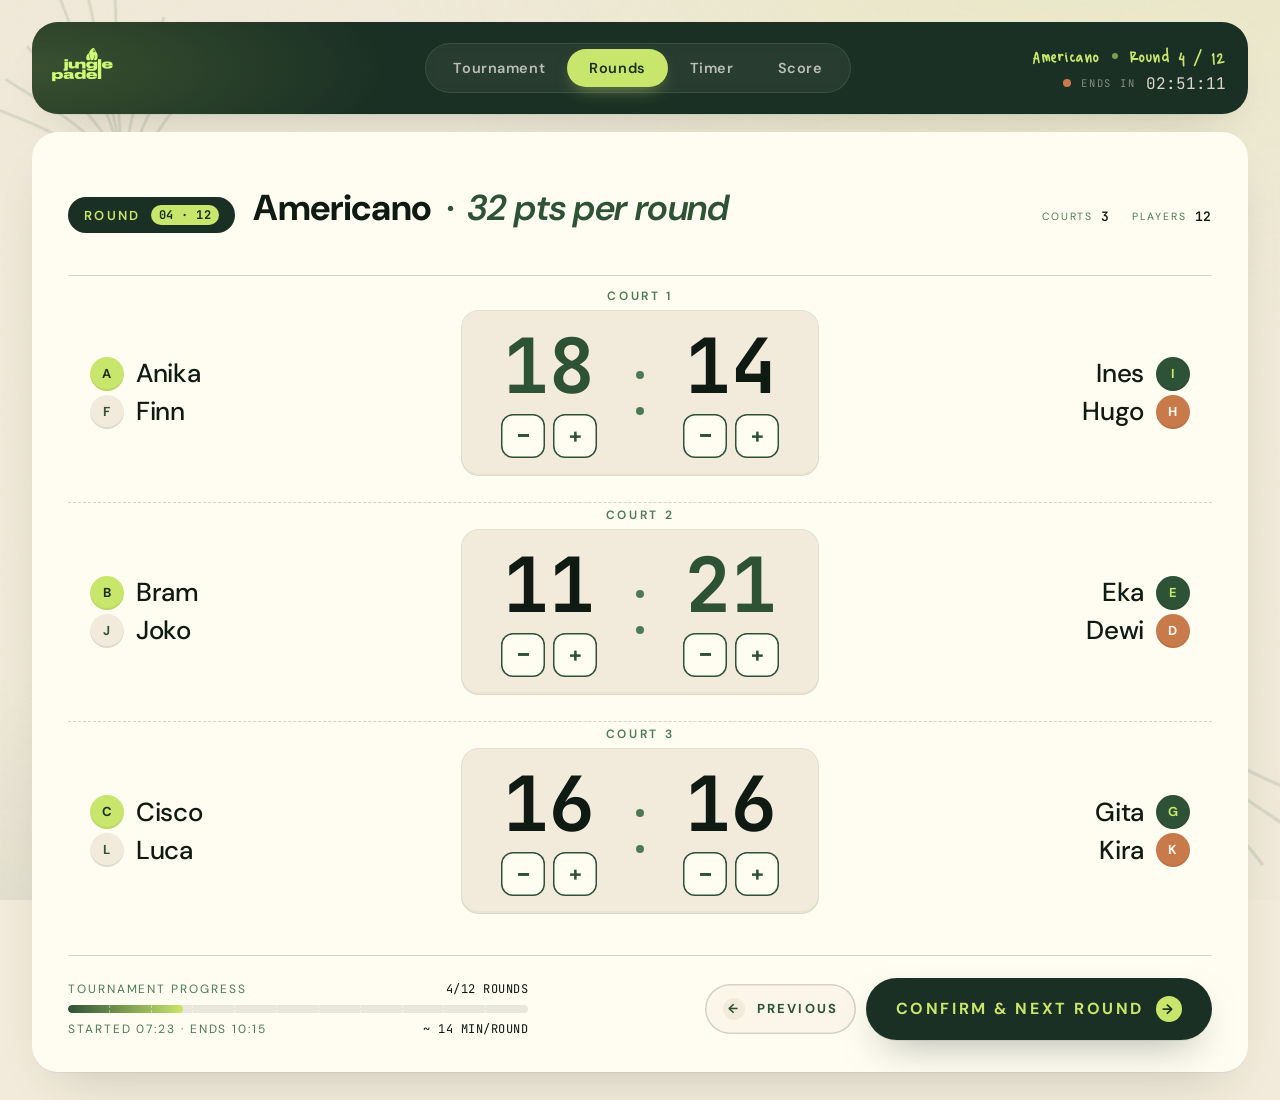
==== junglepadel/index.html @ 5c5a230e "Add files via upload" ====
<!doctype html>
<html lang="en">
<head>
<meta charset="utf-8" />
<meta name="viewport" content="width=device-width, initial-scale=1, viewport-fit=cover" />
<title>Jungle Padel · Tournament</title>
<link rel="preconnect" href="https://fonts.googleapis.com">
<link rel="preconnect" href="https://fonts.gstatic.com" crossorigin>
<link href="https://fonts.googleapis.com/css2?family=DM+Sans:ital,opsz,wght@0,9..40,400..900;1,9..40,400..900&family=JetBrains+Mono:wght@400..800&display=swap" rel="stylesheet">
<style>
  /* =============================================================
     JUNGLE PADEL — Tournament Console
     Landscape app for big-screen mirroring at Jungle Padel Bali
     Fonts mirror junglepadel.com:
       · DM Sans (Google Fonts) — body & UI
       · "Hate Your Writing"  — hand-drawn brand display, self-hosted
     ============================================================= */
  @font-face {
    font-family: "Hate Your Writing";
    src: url("HateYourWriting.ttf") format("truetype");
    font-weight: 400;
    font-style: normal;
    font-display: swap;
  }

  :root {
    /* Colors — pulled from brand: deep jungle green + signature lime */
    --ink:      #0E1A12;
    --forest:   #1B3024;
    --leaf:     #2E5236;
    --moss:     #4D7A55;
    --lime:     #C8E66B;
    --lime-hot: #D6F277;
    --cream:    #F2EBDB;
    --bone:     #FBF6E9;
    --paper:    #FFFCF1;
    --clay:     #C97A4A;
    --mist:     rgba(27, 48, 36, 0.10);
    --hairline: rgba(27, 48, 36, 0.18);

    --r-sm: 10px;
    --r-md: 18px;
    --r-lg: 26px;
    --r-pill: 999px;

    --shadow-soft: 0 1px 0 rgba(27,48,36,.06), 0 14px 30px -18px rgba(27,48,36,.25);
    --shadow-card: 0 1px 0 rgba(27,48,36,.05), 0 22px 50px -28px rgba(27,48,36,.28);

    /* Strong, intentional easings (Emil-style) */
    --ease-out: cubic-bezier(0.23, 1, 0.32, 1);
    --ease-in-out: cubic-bezier(0.77, 0, 0.175, 1);
  }

  * { box-sizing: border-box; }
  html, body { height: 100%; }
  body {
    margin: 0;
    font-family: "DM Sans", system-ui, sans-serif;
    font-size: 16px;
    color: var(--ink);
    background: var(--cream);
    overflow-x: hidden;
    -webkit-font-smoothing: antialiased;
    text-rendering: optimizeLegibility;
  }

  /* Paper + grain texture (subtle) */
  body::before {
    content: "";
    position: fixed; inset: 0;
    background:
      radial-gradient(1200px 700px at 85% -10%, rgba(200,230,107,0.18), transparent 60%),
      radial-gradient(900px 600px at -10% 110%, rgba(46,82,54,0.10), transparent 55%);
    pointer-events: none; z-index: 0;
  }
  body::after {
    content: "";
    position: fixed; inset: 0;
    background-image: url("data:image/svg+xml;utf8,<svg xmlns='http://www.w3.org/2000/svg' width='160' height='160'><filter id='n'><feTurbulence type='fractalNoise' baseFrequency='0.9' numOctaves='2' seed='3'/><feColorMatrix values='0 0 0 0 0.05  0 0 0 0 0.1  0 0 0 0 0.05  0 0 0 0.6 0'/></filter><rect width='100%' height='100%' filter='url(%23n)' opacity='0.08'/></svg>");
    mix-blend-mode: multiply;
    pointer-events: none; opacity: .6; z-index: 0;
  }

  /* ───────── Decorative botanical SVG corners ───────── */
  .botanical {
    position: fixed; pointer-events: none; z-index: 1;
    color: var(--leaf);
    opacity: .12;
  }
  .botanical.tl { top: -40px; left: -30px; transform: rotate(-12deg); width: 280px; }
  .botanical.br { bottom: -60px; right: -50px; transform: rotate(170deg); width: 320px; }

  /* ───────── App shell ───────── */
  .app {
    position: relative;
    z-index: 2;
    display: grid;
    grid-template-rows: auto 1fr;
    min-height: 100vh;
    padding: 22px 32px 28px;
    gap: 18px;
  }

  /* ───────── Top bar ───────── */
  .topbar {
    display: grid;
    grid-template-columns: 1fr auto 1fr;
    align-items: center;
    gap: 24px;
    padding: 14px 22px 14px 18px;
    background: var(--forest);
    color: var(--paper);
    border-radius: var(--r-lg);
    box-shadow: var(--shadow-card);
    position: relative;
    overflow: hidden;
  }
  .topbar::after {
    /* subtle leaf shimmer behind brand */
    content: "";
    position: absolute; inset: 0;
    background: radial-gradient(600px 200px at 0% 50%, rgba(200,230,107,.18), transparent 60%);
    pointer-events: none;
  }

  .brand {
    display: flex; align-items: center;
    position: relative;
  }
  .brand-mark {
    height: 64px;
    flex: none;
    display: flex; align-items: center;
  }
  .brand-mark img {
    height: 100%;
    width: auto;
    display: block;
    object-fit: contain;
  }

  /* Tabs */
  .tabs {
    display: inline-flex;
    background: rgba(255,252,241,0.06);
    border: 1px solid rgba(251,246,233,0.10);
    padding: 5px;
    border-radius: var(--r-pill);
    backdrop-filter: blur(4px);
  }
  .tab {
    appearance: none; border: 0; cursor: pointer;
    background: transparent; color: rgba(251,246,233,0.7);
    font-family: "DM Sans"; font-weight: 600;
    font-size: 14.5px; letter-spacing: 0.04em;
    padding: 10px 22px; border-radius: var(--r-pill);
    transition: color 200ms ease, background 250ms ease, transform 140ms var(--ease-out);
  }
  .tab:hover { color: var(--paper); }
  .tab:active { transform: scale(0.97); }
  .tab.is-active {
    background: var(--lime);
    color: var(--forest);
    box-shadow: 0 1px 0 rgba(0,0,0,.04), 0 8px 18px -8px rgba(200,230,107,.6);
  }

  /* Status (right side) */
  .status {
    display: flex; flex-direction: column; align-items: flex-end; gap: 4px;
    text-align: right;
  }
  .status-line1 {
    display: inline-flex; align-items: center; gap: 12px;
    font-family: "Hate Your Writing"; font-size: 26px;
    line-height: 1;
    color: var(--lime);
    letter-spacing: 0.02em;
  }
  .status-line1 .sep {
    width: 6px; height: 6px; border-radius: 50%;
    background: var(--lime); opacity: .6;
  }
  .status-line2 {
    display: inline-flex; align-items: center; gap: 10px;
    font-family: "JetBrains Mono"; font-variant-numeric: tabular-nums;
    font-size: 16px; color: rgba(251,246,233,.85);
  }
  .status-line2 .timer-dot {
    width: 8px; height: 8px; border-radius: 50%;
    background: var(--clay);
    box-shadow: 0 0 0 0 rgba(201,122,74,0.6);
    animation: pulse 1.6s ease-out infinite;
  }
  @keyframes pulse {
    0%   { box-shadow: 0 0 0 0 rgba(201,122,74,0.55); }
    70%  { box-shadow: 0 0 0 12px rgba(201,122,74,0); }
    100% { box-shadow: 0 0 0 0 rgba(201,122,74,0); }
  }
  .status-line2 .label {
    text-transform: uppercase; letter-spacing: 0.18em; font-size: 10.5px;
    opacity: .55;
  }

  /* ───────── Main view container ───────── */
  .views { position: relative; }
  .view { display: none; animation: fade .4s ease both; }
  .view.is-active { display: block; }
  @keyframes fade {
    from { opacity: 0; transform: translateY(4px); }
    to   { opacity: 1; transform: translateY(0); }
  }

  /* ============================================================
     ROUNDS VIEW — the hero, mirrored to the big screen
     ============================================================ */
  .rounds-shell {
    background: var(--paper);
    border-radius: var(--r-lg);
    box-shadow: var(--shadow-card);
    padding: 28px 36px 32px;
    position: relative;
    overflow: hidden;
  }
  .rounds-shell::before {
    /* subtle horizontal hairline between courts */
    content: "";
    position: absolute; left: 36px; right: 36px; top: 78px;
    height: 1px; background: var(--hairline);
    opacity: 0;
  }

  .rounds-header {
    display: flex; align-items: baseline; justify-content: space-between;
    padding-bottom: 18px;
    margin-bottom: 6px;
    border-bottom: 1px solid var(--hairline);
  }
  .rounds-header .lhs { display: flex; align-items: baseline; gap: 18px; }
  .round-pill {
    display: inline-flex; align-items: center; gap: 10px;
    background: var(--forest); color: var(--lime);
    border-radius: var(--r-pill);
    padding: 8px 16px;
    font-family: "DM Sans"; font-weight: 600;
    font-size: 13px; letter-spacing: 0.18em; text-transform: uppercase;
  }
  .round-pill .num {
    font-family: "JetBrains Mono"; font-weight: 700;
    background: var(--lime); color: var(--forest);
    padding: 2px 8px; border-radius: var(--r-pill);
    font-size: 12px; letter-spacing: 0.04em;
  }
  .rounds-title {
    font-family: "DM Sans", sans-serif;
    font-weight: 700;
    font-size: 36px;
    line-height: 1;
    color: var(--ink);
    letter-spacing: -0.01em;
    display: inline-flex;
    align-items: center;
    gap: 14px;
  }
  .rounds-title em {
    font-style: italic;
    font-weight: 600;
    color: var(--leaf);
  }
  .rounds-title-text {
    outline: 0;
    padding: 4px 10px;
    margin: -4px -10px;
    border-radius: 10px;
    cursor: text;
    transition: background .15s ease, box-shadow .15s ease;
    border-bottom: 1.5px dashed transparent;
  }
  .rounds-title-text:hover {
    background: rgba(200,230,107,.25);
    border-bottom-color: var(--moss);
  }
  .rounds-title-text:focus {
    background: var(--bone);
    border-bottom-color: var(--leaf);
    box-shadow: 0 0 0 3px rgba(200,230,107,.4);
  }
  .rounds-title .pencil {
    width: 18px; height: 18px;
    color: var(--moss);
    opacity: 0;
    transition: opacity .2s ease;
    flex: none;
  }
  .rounds-title:hover .pencil { opacity: 0.7; }
  .rounds-meta {
    display: flex; align-items: center; gap: 22px;
    font-size: 13px; color: var(--leaf);
    letter-spacing: 0.04em;
  }
  .rounds-meta .item { display: inline-flex; align-items: center; gap: 8px; }
  .rounds-meta .label {
    text-transform: uppercase; letter-spacing: 0.18em;
    font-size: 10.5px; color: var(--moss);
  }
  .rounds-meta .value {
    font-family: "JetBrains Mono"; font-variant-numeric: tabular-nums;
    font-weight: 600; color: var(--ink);
  }

  /* Court rows — 3 stacked horizontal rows for full-width readability */
  .courts {
    display: grid;
    grid-auto-rows: 1fr;
    margin-top: 8px;
  }
  .court {
    display: grid;
    grid-template-columns: 1fr auto 1fr;
    align-items: center;
    gap: 32px;
    padding: 26px 4px;
    border-bottom: 1px dashed var(--hairline);
    position: relative;
  }
  .court:last-of-type { border-bottom: none; }

  .court-tag {
    position: absolute;
    top: 6px; left: 50%;
    transform: translateX(-50%);
    display: inline-flex; align-items: center;
    font-family: "DM Sans"; font-weight: 600;
    color: var(--moss);
    font-size: 12px;
    line-height: 1;
    letter-spacing: 0.22em;
    text-transform: uppercase;
    background: var(--paper);
    padding: 0 12px;
  }

  /* Team blocks */
  .team {
    display: flex; flex-direction: column; gap: 4px;
    padding: 16px 18px;
  }
  .team.right { align-items: flex-end; text-align: right; }
  .team .player {
    display: inline-flex; align-items: center; gap: 12px;
    font-family: "DM Sans", sans-serif;
    font-weight: 500;
    font-size: 26px; line-height: 1.1;
    color: var(--ink);
    letter-spacing: -0.01em;
  }
  .team.right .player { flex-direction: row-reverse; }
  .team .player .avatar {
    width: 34px; height: 34px; border-radius: 50%;
    background: var(--lime); color: var(--forest);
    display: grid; place-items: center;
    font-family: "DM Sans"; font-weight: 700;
    font-size: 13px; letter-spacing: 0.02em;
    flex: none;
    box-shadow: inset 0 -2px 0 rgba(0,0,0,.07);
  }
  .team .player .avatar.alt { background: var(--cream); color: var(--leaf); }
  .team .player .avatar.dark { background: var(--leaf); color: var(--lime); }
  .team .player .avatar.clay { background: var(--clay); color: var(--paper); }

  .team .badge {
    display: inline-block;
    margin-top: 4px;
    font-family: "DM Sans"; font-weight: 600;
    font-size: 10.5px; letter-spacing: 0.22em; text-transform: uppercase;
    color: var(--moss);
  }

  /* Score block in the middle */
  .score {
    display: grid;
    grid-template-columns: auto auto auto;
    align-items: center;
    gap: 18px;
    background: var(--cream);
    padding: 18px 22px;
    border-radius: var(--r-md);
    box-shadow: inset 0 0 0 1px rgba(27,48,36,0.06), inset 0 -3px 0 rgba(27,48,36,0.04);
  }
  .score-side {
    display: grid;
    grid-template-rows: auto auto;
    gap: 10px;
    width: 132px;
    justify-items: center;
  }
  .score-num {
    font-family: "JetBrains Mono", monospace;
    font-variant-numeric: tabular-nums;
    font-weight: 700;
    font-size: 76px;
    line-height: 1;
    color: var(--ink);
    cursor: pointer;
    padding: 0 8px;
    border-radius: 8px;
    transition: background .15s ease, color .15s ease;
    user-select: none;
    min-width: 88px;
    text-align: center;
  }
  .score-num:hover { background: rgba(200,230,107,.35); }
  .score-num.is-leading { color: var(--leaf); }
  .score-num.is-empty   { color: rgba(27,48,36,.32); }

  .score-controls { display: inline-flex; gap: 8px; }
  .score-btn {
    appearance: none; border: 0; cursor: pointer;
    width: 44px; height: 44px;
    border-radius: 12px;
    background: var(--paper);
    box-shadow: inset 0 0 0 1.5px var(--leaf);
    color: var(--leaf);
    font-family: "DM Sans"; font-weight: 700;
    font-size: 22px; line-height: 1;
    display: grid; place-items: center;
    transition: transform 140ms var(--ease-out), background 150ms ease, color 150ms ease;
  }
  .score-btn:hover {
    background: var(--lime); color: var(--forest); box-shadow: inset 0 0 0 1.5px var(--leaf);
  }
  .score-btn:active { transform: scale(0.92); }
  .score-btn.minus { font-size: 26px; padding-bottom: 4px; }

  .score-divider {
    width: 14px;
    height: 76px;
    display: inline-flex;
    flex-direction: column;
    align-items: center;
    justify-content: center;
    gap: 14px;
    font-size: 0;          /* hide the literal ":" so we can render two clean dots */
  }
  .score-divider::before,
  .score-divider::after {
    content: "";
    width: 8px; height: 8px;
    border-radius: 50%;
    background: var(--moss);
  }

  /* Bottom action bar */
  .actionbar {
    display: flex; align-items: center; justify-content: space-between;
    margin-top: 14px;
    padding-top: 22px;
    border-top: 1px solid var(--hairline);
  }
  .progress {
    display: flex; flex-direction: column; gap: 8px; flex: 1;
    max-width: 460px;
  }
  .progress .row {
    display: flex; justify-content: space-between;
    font-size: 12px; letter-spacing: 0.16em; text-transform: uppercase;
    color: var(--moss);
  }
  .progress .row .v {
    font-family: "JetBrains Mono"; font-variant-numeric: tabular-nums;
    color: var(--ink); letter-spacing: .04em;
  }
  .progress .bar {
    height: 8px; border-radius: 99px;
    background: var(--mist);
    overflow: hidden;
    position: relative;
  }
  .progress .fill {
    position: absolute; left: 0; top: 0; bottom: 0;
    width: 33%;
    background: linear-gradient(90deg, var(--leaf), var(--lime));
    border-radius: 99px;
    transition: width .4s ease;
  }
  .progress .ticks {
    position: absolute; inset: 0;
    display: grid;
    grid-template-columns: repeat(11, 1fr);
    pointer-events: none;
  }
  .progress .ticks span {
    border-right: 1px dashed rgba(255,255,255,.45);
  }
  .progress .ticks span:last-child { border-right: 0; }

  .round-nav { display: inline-flex; align-items: center; gap: 10px; }

  .next-btn, .prev-btn {
    appearance: none; border: 0; cursor: pointer;
    font-family: "DM Sans"; font-weight: 700;
    letter-spacing: 0.16em; text-transform: uppercase;
    border-radius: var(--r-pill);
    display: inline-flex; align-items: center; gap: 12px;
    transition: transform 160ms var(--ease-out), background 200ms ease, opacity 200ms ease;
    position: relative;
  }
  .next-btn {
    background: var(--forest);
    color: var(--lime);
    font-size: 16px;
    padding: 18px 30px;
    box-shadow: 0 1px 0 rgba(0,0,0,.06), 0 16px 40px -18px rgba(27,48,36,.5);
    overflow: hidden;
  }
  .next-btn:hover { background: var(--leaf); }
  .next-btn:active { transform: scale(0.97); }

  .prev-btn {
    background: var(--bone);
    color: var(--leaf);
    font-size: 13px;
    padding: 14px 18px;
    box-shadow: inset 0 0 0 1.5px var(--hairline);
  }
  .prev-btn:hover { background: var(--cream); color: var(--ink); }
  .prev-btn:active { transform: scale(0.97); }
  .prev-btn .arrow {
    width: 22px; height: 22px;
    border-radius: 50%;
    background: var(--cream);
    color: var(--leaf);
    display: grid; place-items: center;
    font-size: 13px;
  }
  .prev-btn:disabled,
  .next-btn:disabled {
    opacity: 0.35;
    cursor: not-allowed;
    pointer-events: none;
  }
  .next-btn .arrow {
    width: 26px; height: 26px; border-radius: 50%;
    background: var(--lime); color: var(--forest);
    display: grid; place-items: center;
    font-size: 14px;
  }

  /* ============================================================
     TOURNAMENT (setup) VIEW
     ============================================================ */
  .setup-grid {
    display: grid;
    grid-template-columns: minmax(0, 1.05fr) minmax(0, 1fr);
    gap: 22px;
  }
  .setup-grid > * { min-width: 0; }
  .panel { min-width: 0; }
  .panel {
    background: var(--paper);
    border-radius: var(--r-lg);
    padding: 28px 32px;
    box-shadow: var(--shadow-card);
  }
  .panel h2 {
    font-family: "DM Sans", sans-serif;
    font-weight: 700;
    font-size: 28px;
    margin: 0 0 4px;
    color: var(--ink);
  }
  .panel h2 em {
    font-style: italic;
    font-weight: 600;
    color: var(--leaf);
  }
  .panel .lede {
    font-size: 14px; color: var(--moss);
    margin: 0 0 22px;
    max-width: 56ch;
  }

  .field {
    display: flex; flex-direction: column; gap: 10px;
    margin-bottom: 22px;
  }
  .field-label {
    font-size: 11.5px; letter-spacing: 0.2em; text-transform: uppercase;
    color: var(--moss);
    display: flex; align-items: center; justify-content: space-between;
  }
  .field-label .hint {
    font-family: "JetBrains Mono"; letter-spacing: .04em;
    color: var(--ink); font-size: 12px;
  }

  /* Format selector — pill group */
  .format-group {
    display: grid;
    grid-template-columns: repeat(3, 1fr);
    gap: 10px;
  }
  .format-card {
    cursor: pointer;
    background: var(--bone);
    border: 1.5px solid var(--hairline);
    border-radius: var(--r-md);
    padding: 16px 16px 14px;
    transition: border-color .15s ease, background .2s ease, transform .12s ease;
    text-align: left;
    appearance: none; font: inherit; color: inherit;
  }
  .format-card:hover { border-color: var(--moss); }
  .format-card.is-active {
    border-color: var(--leaf);
    background: var(--paper);
    box-shadow: 0 0 0 4px rgba(200,230,107,.4);
  }
  .format-card .ttl {
    font-family: "DM Sans", sans-serif;
    font-weight: 600;
    font-size: 17px; line-height: 1.15;
    margin-bottom: 4px;
  }
  .format-card.is-active .ttl em {
    font-style: italic; color: var(--leaf);
  }
  .format-card .desc {
    font-size: 12px; color: var(--moss); line-height: 1.4;
  }
  .format-card .icon {
    width: 30px; height: 30px;
    margin-bottom: 12px;
    color: var(--leaf);
  }

  /* Partners toggle (rotating / fixed) */
  .partners-toggle {
    display: grid;
    grid-template-columns: 1fr 1fr;
    gap: 10px;
  }
  .partners-card {
    cursor: pointer;
    appearance: none; font: inherit; color: inherit;
    background: var(--bone);
    border: 1.5px solid var(--hairline);
    border-radius: var(--r-md);
    padding: 14px 16px;
    text-align: left;
    display: flex; align-items: center; gap: 14px;
    transition: border-color .15s ease, background .2s ease;
  }
  .partners-card:hover { border-color: var(--moss); }
  .partners-card.is-active {
    border-color: var(--leaf);
    background: var(--paper);
    box-shadow: 0 0 0 4px rgba(200,230,107,.4);
  }
  .partners-card .partners-icon {
    width: 38px; height: 38px;
    border-radius: 10px;
    background: var(--cream);
    color: var(--leaf);
    display: grid; place-items: center;
    flex: none;
  }
  .partners-card.is-active .partners-icon {
    background: var(--lime);
    color: var(--forest);
  }
  .partners-card .partners-icon svg { width: 22px; height: 22px; }
  .partners-card .ttl {
    font-family: "DM Sans"; font-weight: 600;
    font-size: 17px; line-height: 1.1;
  }
  .partners-card .desc {
    font-size: 12px; color: var(--moss); margin-top: 3px; line-height: 1.35;
  }

  /* Pair builder (only shown for fixed partners) */
  .pairs-grid {
    display: grid;
    grid-template-columns: repeat(2, minmax(0, 1fr));
    gap: 10px;
  }
  .pair-row {
    display: grid;
    grid-template-columns: 30px minmax(0, 1fr) auto minmax(0, 1fr);
    align-items: center; gap: 10px;
    background: var(--bone);
    border: 1px solid var(--hairline);
    border-radius: var(--r-md);
    padding: 8px 10px;
  }
  .pair-row .seed {
    font-family: "Hate Your Writing"; font-size: 22px;
    color: var(--lime);
    background: var(--forest);
    border-radius: 50%;
    width: 28px; height: 28px;
    display: grid; place-items: center;
    line-height: 1;
  }
  .pair-row input {
    border: 0; background: transparent;
    font-family: "DM Sans"; font-weight: 500;
    font-size: 14.5px; color: var(--ink);
    outline: none; min-width: 0; width: 100%;
  }
  .pair-row input::placeholder { color: rgba(46,82,54,.45); }
  .pair-row .amp {
    font-family: "DM Sans"; font-style: italic;
    color: var(--moss); font-size: 18px;
  }

  /* Numeric pill chooser (courts + points + minutes)
     Allow the row to wrap when it can't fit, but keep the pill row bg
     consistent by using flex layout. */
  .pill-group {
    display: flex;
    flex-wrap: wrap;
    background: var(--bone);
    border-radius: var(--r-pill);
    padding: 5px;
    gap: 4px;
    border: 1px solid var(--hairline);
    max-width: 100%;
  }
  .pill { flex: 1 0 auto; text-align: center; }
  .pill {
    appearance: none; border: 0; cursor: pointer;
    background: transparent;
    font-family: "JetBrains Mono"; font-weight: 600;
    font-size: 14px; color: var(--leaf);
    padding: 10px 18px; border-radius: var(--r-pill);
    transition: background .15s ease, color .15s ease;
  }
  .pill:hover { color: var(--ink); }
  .pill.is-active {
    background: var(--forest); color: var(--lime);
    box-shadow: 0 1px 0 rgba(0,0,0,.05);
  }
  .pill.other {
    border: 1px dashed var(--hairline);
    color: var(--moss);
    padding: 6px 6px 6px 14px;
    display: inline-flex; align-items: center; gap: 4px;
  }
  .pill.other .other-num {
    appearance: none; -moz-appearance: textfield;
    border: 0; background: transparent;
    font: inherit; font-family: "JetBrains Mono"; font-weight: 600;
    color: var(--ink);
    width: 0; padding: 0;
    text-align: center;
    outline: none;
    transition: width .25s cubic-bezier(.25,.8,.4,1), padding .25s, opacity .2s;
    opacity: 0;
  }
  .pill.other .other-num::-webkit-outer-spin-button,
  .pill.other .other-num::-webkit-inner-spin-button { -webkit-appearance: none; margin: 0; }
  .pill.other.is-active {
    background: var(--forest); color: var(--lime); border-color: var(--forest);
    border-style: solid;
    padding: 6px 14px 6px 14px;
  }
  .pill.other.is-active .lbl {
    color: var(--lime); opacity: .55;
    font-size: 11px; letter-spacing: 0.18em; text-transform: uppercase;
    font-family: "DM Sans"; font-weight: 600;
  }
  .pill.other.is-active .other-num {
    width: 60px; padding: 0 8px;
    color: var(--lime); opacity: 1;
    border-left: 1px solid rgba(200,230,107,.25);
    margin-left: 4px;
  }
  .pill.other .other-num::placeholder { color: rgba(200,230,107,.45); }

  /* Two-column field row (players + courts side by side) */
  .field.two-col {
    display: grid;
    grid-template-columns: 1fr 1fr;
    gap: 22px;
    align-items: start;
  }
  .field.two-col > div { display: flex; flex-direction: column; gap: 10px; }

  /* Time input */
  .time-input {
    display: inline-flex; align-items: center; gap: 12px;
    background: var(--bone);
    border: 1px solid var(--hairline);
    border-radius: var(--r-md);
    padding: 12px 18px;
    font-family: "JetBrains Mono"; font-variant-numeric: tabular-nums;
    font-size: 16px;
  }
  .time-input input {
    border: 0; background: transparent;
    font: inherit; color: var(--ink);
    width: 90px; text-align: center;
    outline: none;
  }
  .time-input .sub {
    font-size: 11.5px; letter-spacing: .2em; text-transform: uppercase;
    color: var(--moss);
    border-left: 1px solid var(--hairline);
    padding-left: 12px;
  }

  /* Players grid */
  .players-grid {
    display: grid;
    grid-template-columns: repeat(3, minmax(0, 1fr));
    gap: 10px 14px;
  }
  .players-grid > *, .pairs-grid > * { min-width: 0; }
  .player-input {
    display: flex; align-items: center; gap: 9px;
    background: var(--bone);
    border: 1px solid var(--hairline);
    border-radius: 12px;
    padding: 7px 12px 7px 10px;
    transition:
      transform 140ms var(--ease-out),
      border-color 140ms ease,
      background 200ms ease,
      box-shadow 140ms ease;
  }
  .player-input:focus-within {
    border-color: var(--leaf);
    background: var(--paper);
    box-shadow: 0 0 0 3px rgba(200,230,107,.35), 0 6px 14px -8px rgba(27,48,36,.18);
    transform: translateY(-1px);
  }
  .player-input .seed {
    font-family: "JetBrains Mono"; font-weight: 700;
    font-size: 10.5px; color: var(--moss);
    width: 20px; text-align: center;
    letter-spacing: 0.04em;
  }
  .player-input input {
    border: 0; background: transparent;
    font: inherit; outline: none;
    flex: 1;
    font-family: "DM Sans"; font-weight: 500;
    font-size: 14.5px; color: var(--ink);
    min-width: 0;
  }
  .player-input input::placeholder { color: rgba(46,82,54,.45); }
  .player-input .dot {
    width: 6px; height: 6px; border-radius: 50%;
    background: var(--lime);
    flex: none;
    transition: background 140ms ease, transform 140ms var(--ease-out);
  }
  .player-input.empty .dot { background: var(--mist); }
  .player-input:focus-within .dot { transform: scale(1.4); }

  .start-btn {
    appearance: none; border: 0; cursor: pointer;
    width: 100%;
    background: var(--lime);
    color: var(--forest);
    font-family: "DM Sans"; font-weight: 700;
    font-size: 17px; letter-spacing: 0.16em; text-transform: uppercase;
    padding: 22px;
    margin-top: 8px;
    border-radius: var(--r-md);
    box-shadow: 0 1px 0 rgba(0,0,0,.05), 0 22px 50px -22px rgba(200,230,107,.7);
    display: inline-flex; align-items: center; justify-content: center; gap: 14px;
    transition: transform 160ms var(--ease-out), background 200ms ease;
  }
  .start-btn:hover { background: var(--lime-hot); }
  .start-btn:active { transform: scale(0.985); }
  .start-btn .arrow {
    width: 28px; height: 28px; border-radius: 50%;
    background: var(--forest); color: var(--lime);
    display: grid; place-items: center;
  }

  /* Big summary on right side */
  .summary-card {
    background: var(--forest);
    color: var(--paper);
    border-radius: var(--r-lg);
    padding: 32px 36px;
    box-shadow: var(--shadow-card);
    position: relative;
    overflow: hidden;
  }
  .summary-card::before {
    content: "";
    position: absolute; inset: 0;
    background:
      radial-gradient(400px 240px at 100% 0%, rgba(200,230,107,.12), transparent 60%);
    pointer-events: none;
  }
  .summary-card .label-row {
    display: flex; align-items: center; gap: 12px;
    font-size: 11.5px; letter-spacing: 0.22em; text-transform: uppercase;
    color: rgba(251,246,233,.55);
  }
  .summary-card .big {
    font-family: "DM Sans", sans-serif;
    font-weight: 700;
    font-size: 48px; line-height: 1.05;
    margin: 8px 0 4px;
    color: var(--lime);
    letter-spacing: -0.01em;
    outline: 0;
    padding: 4px 8px;
    margin-left: -8px; margin-right: -8px;
    border-radius: 10px;
    cursor: text;
    border-bottom: 1.5px dashed transparent;
    transition: background .15s ease, border-color .15s ease;
  }
  .summary-card .big:hover {
    background: rgba(200,230,107,.10);
    border-bottom-color: rgba(200,230,107,.35);
  }
  .summary-card .big:focus {
    background: rgba(200,230,107,.14);
    border-bottom-color: var(--lime);
  }
  .summary-card .big em {
    font-style: italic; color: var(--paper); font-weight: 600;
  }
  .summary-card .pretty {
    font-family: "Hate Your Writing";
    color: var(--lime);
    letter-spacing: 0.02em;
    font-size: 26px;
    line-height: 1;
    margin-top: 8px;
  }

  .summary-stats {
    margin-top: 22px;
    display: grid;
    grid-template-columns: repeat(2, 1fr);
    gap: 1px;
    background: rgba(251,246,233,.12);
    border-radius: var(--r-md);
    overflow: hidden;
  }
  .summary-stat {
    background: var(--forest);
    padding: 16px 18px;
  }
  .summary-stat .k {
    font-size: 11px; letter-spacing: 0.2em; text-transform: uppercase;
    color: rgba(251,246,233,.55);
  }
  .summary-stat .v {
    margin-top: 6px;
    font-family: "JetBrains Mono"; font-variant-numeric: tabular-nums;
    font-weight: 700; font-size: 22px;
    color: var(--lime);
  }
  .summary-stat .v small {
    font-family: "DM Sans"; font-weight: 500;
    font-size: 12px; color: rgba(251,246,233,.6);
    margin-left: 4px;
  }

  .pairings-preview {
    margin-top: 22px;
    border-top: 1px dashed rgba(251,246,233,.15);
    padding-top: 18px;
  }
  .pairings-preview .ttl {
    display: flex; justify-content: space-between; align-items: baseline;
    font-size: 11.5px; letter-spacing: .2em; text-transform: uppercase;
    color: rgba(251,246,233,.55);
    margin-bottom: 12px;
  }
  .pairings-preview .ttl em {
    font-style: normal;
    font-family: "JetBrains Mono"; letter-spacing: .04em;
    color: var(--lime);
  }
  .pairings-preview .row {
    display: grid;
    grid-template-columns: 92px minmax(0, 1fr) auto minmax(0, 1fr);
    align-items: center; gap: 14px;
    padding: 12px 0;
    border-bottom: 1px solid rgba(251,246,233,.06);
    color: var(--paper);
  }
  .pairings-preview .row:last-child { border-bottom: 0; }
  .pairings-preview .row .court {
    width: 92px;
    height: 34px;
    display: inline-flex;
    align-items: center;
    justify-content: center;
    gap: 8px;
    padding: 0 12px;
    background: var(--lime);
    color: var(--forest);
    border-radius: var(--r-pill);
    font-family: "DM Sans";
    line-height: 1;
    box-shadow:
      0 1px 0 rgba(0,0,0,.08),
      0 2px 6px -2px rgba(27,48,36,.25);
  }
  .pairings-preview .row .court::before {
    content: "Court";
    font-weight: 600;
    font-size: 10.5px;
    letter-spacing: 0.18em;
    text-transform: uppercase;
    opacity: 0.65;
  }
  .pairings-preview .row .court .n {
    font-weight: 800;
    font-size: 17px;
    letter-spacing: -0.01em;
  }
  .pairings-preview .row .names {
    font-family: "DM Sans"; font-weight: 600;
    font-size: 16px;
    line-height: 1.15;
    color: var(--paper);
    white-space: nowrap;
    overflow: hidden;
    text-overflow: ellipsis;
  }
  .pairings-preview .row .vs {
    text-align: center;
    font-family: "DM Sans"; font-style: italic; font-weight: 500;
    color: rgba(251,246,233,.5);
    font-size: 14px;
    padding: 0 4px;
  }
  .pairings-preview .row .right { text-align: right; }

  /* ============================================================
     TIMER VIEW — Big screen round timer
     ============================================================ */
  .timer-shell {
    display: block;
    min-height: calc(100vh - 130px);
  }
  .timer-stage {
    background: var(--forest);
    color: var(--paper);
    border-radius: var(--r-lg);
    padding: 36px 40px;
    box-shadow: var(--shadow-card);
    display: grid;
    grid-template-rows: auto 1fr auto;
    align-items: center;
    position: relative;
    overflow: hidden;
  }
  .timer-stage::before {
    content: "";
    position: absolute; inset: 0;
    background:
      radial-gradient(700px 400px at 100% 0%, rgba(200,230,107,.12), transparent 60%),
      radial-gradient(500px 360px at 0% 100%, rgba(200,230,107,.08), transparent 60%);
    pointer-events: none;
  }

  .timer-meta-top {
    display: flex; align-items: center; justify-content: space-between;
    gap: 18px;
    position: relative; z-index: 1;
  }
  .timer-meta-top .round-pill {
    background: var(--lime); color: var(--forest);
  }
  .timer-meta-top .round-pill .num {
    background: var(--forest); color: var(--lime);
  }
  .timer-format {
    font-family: "Hate Your Writing";
    font-size: 28px; color: var(--lime);
    letter-spacing: 0.02em;
    line-height: 1;
  }
  .timer-format em { font-style: normal; color: rgba(251,246,233,.45); padding: 0 6px; }

  .timer-clock-wrap {
    display: flex; flex-direction: column; align-items: center; justify-content: center;
    gap: 28px;
    margin: 8px 0;
  }
  .timer-clock {
    position: relative;
    width: min(420px, 56vh);
    aspect-ratio: 1 / 1;
    display: grid; place-items: center;
    /* Reserve a smaller circular zone for the digits so they breathe inside
       the ring rather than touching its inner stroke */
    padding: 28px;
  }
  .timer-ring {
    position: absolute; inset: 0;
    width: 100%; height: 100%;
    transform: rotate(-90deg);
    overflow: visible;
    pointer-events: none;
  }
  .timer-ring-bg, .timer-ring-fg { fill: none; }
  .timer-ring-bg { stroke: rgba(251,246,233,0.10); stroke-width: 6; }
  .timer-ring-fg {
    stroke: var(--lime);
    stroke-width: 6;
    stroke-linecap: round;
    stroke-dasharray: 578;   /* ≈ 2 π r where r=92 */
    stroke-dashoffset: 0;
    filter: drop-shadow(0 0 18px rgba(200,230,107,.35));
    transition: stroke-dashoffset 0.5s linear, stroke 0.3s ease;
  }
  .timer-digits {
    font-family: "JetBrains Mono", monospace;
    font-variant-numeric: tabular-nums;
    font-feature-settings: "tnum";
    font-weight: 700;
    font-size: clamp(56px, 7.5vw, 96px);
    line-height: 1;
    color: var(--paper);
    letter-spacing: -0.02em;
    text-align: center;
    position: relative; z-index: 1;
    display: inline-flex;
    align-items: center;
  }
  .timer-digits .colon {
    color: var(--lime);
    padding: 0 0.06em;
    transform: translateY(-0.06em);
    animation: blink 1s step-end infinite;
  }
  @keyframes blink { 50% { opacity: 0.35; } }
  .timer-clock-wrap.is-paused .colon { animation: none; opacity: 0.55; }
  .timer-clock-wrap.is-low .timer-digits { color: var(--clay); }
  .timer-clock-wrap.is-low .timer-ring-fg { stroke: var(--clay); }

  .timer-sub {
    text-align: center;
    font-size: 12px; letter-spacing: 0.32em; text-transform: uppercase;
    color: rgba(251,246,233,.55);
  }

  .timer-controls {
    display: flex; align-items: center; justify-content: center; gap: 14px;
    position: relative; z-index: 1;
  }
  .t-btn {
    appearance: none; cursor: pointer; border: 0;
    display: inline-flex; align-items: center; gap: 12px;
    padding: 16px 26px;
    border-radius: var(--r-pill);
    font-family: "DM Sans"; font-weight: 700;
    font-size: 14.5px; letter-spacing: 0.16em; text-transform: uppercase;
    transition: transform 160ms var(--ease-out), background 200ms ease;
  }
  .t-btn svg { width: 20px; height: 20px; }
  .t-btn.ghost {
    background: rgba(251,246,233,.06);
    color: rgba(251,246,233,.85);
    box-shadow: inset 0 0 0 1px rgba(251,246,233,.14);
  }
  .t-btn.ghost:hover { background: rgba(251,246,233,.12); color: var(--paper); }
  .t-btn.primary {
    background: var(--lime);
    color: var(--forest);
    box-shadow: 0 1px 0 rgba(0,0,0,.05), 0 18px 40px -16px rgba(200,230,107,.6);
    padding: 18px 32px;
    font-size: 15px;
  }
  .t-btn.primary:hover { background: var(--lime-hot); }
  .t-btn:active { transform: scale(0.97); }

  .timer-side {
    background: var(--paper);
    border-radius: var(--r-lg);
    padding: 26px 24px;
    box-shadow: var(--shadow-card);
    display: flex; flex-direction: column;
  }
  .timer-side-title {
    font-family: "DM Sans"; font-weight: 700;
    font-size: 22px; line-height: 1.1; margin: 0 0 4px;
    color: var(--ink);
  }
  .timer-side-list {
    margin-top: 18px;
    display: flex; flex-direction: column; gap: 12px;
    flex: 1;
  }
  .timer-side-row {
    background: var(--bone);
    border: 1px solid var(--hairline);
    border-radius: var(--r-md);
    padding: 12px 14px;
    display: grid;
    grid-template-columns: minmax(0, 1fr) auto minmax(0, 1fr);
    column-gap: 10px; row-gap: 8px;
    align-items: center;
  }
  .timer-side-row > :nth-child(1) {
    /* court tag spans the whole top row */
    grid-column: 1 / -1;
    font-family: "Hate Your Writing"; font-size: 20px;
    color: var(--leaf); letter-spacing: 0.02em;
    line-height: 1;
  }
  .timer-side-row .pair {
    font-family: "DM Sans", sans-serif;
    font-weight: 500;
    font-size: 14px; color: var(--ink);
    line-height: 1.25;
    min-width: 0;
    overflow-wrap: anywhere;
  }
  .timer-side-row > :nth-child(4) { text-align: right; }
  .timer-side-row .vs {
    text-align: center;
    font-style: italic; font-family: "DM Sans"; color: var(--moss);
    font-size: 12px;
    line-height: 1;
  }
  .timer-tip {
    margin-top: 16px;
    padding: 12px 14px;
    background: var(--cream);
    border-radius: var(--r-md);
    font-size: 12px; color: var(--moss); line-height: 1.5;
  }
  .timer-tip strong { color: var(--leaf); letter-spacing: 0.06em; }

  /* ============================================================
     SCORE VIEW — Leaderboard
     ============================================================ */
  .score-shell {
    background: var(--paper);
    border-radius: var(--r-lg);
    box-shadow: var(--shadow-card);
    padding: 28px 36px 32px;
  }
  .score-head {
    display: flex; justify-content: space-between; align-items: flex-end;
    border-bottom: 1px solid var(--hairline);
    padding-bottom: 18px; margin-bottom: 16px;
  }
  .score-head h2 {
    font-family: "DM Sans"; font-weight: 700;
    font-size: 36px; line-height: 1; margin: 0;
  }
  .score-head h2 em {
    font-style: italic;
    font-weight: 600;
    color: var(--leaf);
  }
  .score-head .legend {
    display: flex; gap: 18px;
    font-size: 11.5px; letter-spacing: 0.18em; text-transform: uppercase;
    color: var(--moss);
  }
  .score-head .legend span {
    display: inline-flex; gap: 6px;
  }

  .leaderboard {
    width: 100%; border-collapse: collapse;
  }
  .leaderboard thead th {
    text-align: left;
    font-size: 11.5px; letter-spacing: 0.18em; text-transform: uppercase;
    color: var(--moss); font-weight: 600;
    padding: 10px 14px;
    border-bottom: 1px solid var(--hairline);
  }
  .leaderboard thead th.center { text-align: center; }
  .leaderboard thead th.right  { text-align: right; }
  .leaderboard td {
    padding: 14px;
    border-bottom: 1px solid var(--hairline);
    font-size: 16px;
    vertical-align: middle;
  }
  .leaderboard tr:last-child td { border-bottom: 0; }
  .leaderboard td.rank {
    width: 44px;
    font-family: "JetBrains Mono"; font-variant-numeric: tabular-nums;
    font-weight: 700; font-size: 14px;
    color: var(--moss);
  }
  .leaderboard tr.top td.rank {
    color: var(--leaf);
  }
  .leaderboard tr.top-1 td.rank::before {
    content: "★";
    color: var(--lime);
    margin-right: 4px;
  }
  .leaderboard td.player {
    font-family: "DM Sans"; font-weight: 500;
    font-size: 19px;
  }
  .leaderboard td.player .av {
    display: inline-grid; place-items: center;
    width: 30px; height: 30px; border-radius: 50%;
    background: var(--cream); color: var(--leaf);
    font-family: "DM Sans"; font-weight: 700; font-size: 11px;
    margin-right: 12px;
    vertical-align: middle;
  }
  .leaderboard tr.top-1 td.player .av { background: var(--lime); color: var(--forest); }
  .leaderboard tr.top-2 td.player .av { background: var(--leaf);  color: var(--lime); }
  .leaderboard tr.top-3 td.player .av { background: var(--clay);  color: var(--paper); }
  .leaderboard td.center { text-align: center; }
  .leaderboard td.right  { text-align: right; }
  .leaderboard td .num {
    font-family: "JetBrains Mono"; font-variant-numeric: tabular-nums;
    font-weight: 600;
  }
  .leaderboard td.points .num {
    font-size: 22px; color: var(--ink); font-weight: 700;
  }
  .leaderboard td.diff .num.pos { color: var(--leaf); }
  .leaderboard td.diff .num.neg { color: var(--clay); }
  .leaderboard td.spark {
    width: 130px;
  }
  .leaderboard td.spark svg {
    width: 100%; height: 30px;
    display: block;
  }

  /* ───── Numpad modal ───── */
  .numpad-overlay {
    position: fixed; inset: 0; z-index: 100;
    background: rgba(14,26,18,0.55);
    backdrop-filter: blur(6px);
    display: grid; place-items: center;
    animation: fade .2s ease;
    padding: 30px;
  }
  .numpad-overlay[hidden] { display: none; }
  .numpad {
    background: var(--paper);
    border-radius: var(--r-lg);
    padding: 26px 28px 28px;
    width: min(720px, 92vw);
    box-shadow: 0 30px 80px -20px rgba(0,0,0,.45);
    animation: pop .25s cubic-bezier(.2,.7,.3,1.2);
  }
  @keyframes pop {
    from { opacity: 0; transform: translateY(8px) scale(.96); }
    to   { opacity: 1; transform: translateY(0) scale(1); }
  }
  .numpad header {
    display: flex; align-items: flex-start; justify-content: space-between;
    gap: 16px;
    padding-bottom: 16px;
    margin-bottom: 18px;
    border-bottom: 1px solid var(--hairline);
  }
  .numpad .who {
    font-family: "DM Sans"; font-weight: 600;
    font-size: 24px; line-height: 1.1; color: var(--ink);
  }
  .numpad .who small {
    display: block;
    font-family: "Hate Your Writing";
    font-size: 22px; color: var(--leaf);
    letter-spacing: 0.02em;
    margin-bottom: 4px;
  }
  .numpad .closebtn {
    appearance: none; border: 0; cursor: pointer;
    width: 40px; height: 40px;
    border-radius: 50%;
    background: var(--cream);
    color: var(--leaf);
    font-size: 22px; line-height: 1;
    display: grid; place-items: center;
    transition: background .15s ease;
  }
  .numpad .closebtn:hover { background: var(--mist); }

  .numpad-meta {
    display: flex; gap: 12px; align-items: center;
    margin-bottom: 14px;
    font-size: 11.5px; letter-spacing: 0.18em; text-transform: uppercase;
    color: var(--moss);
  }
  .numpad-meta .preview {
    margin-left: auto;
    font-family: "JetBrains Mono"; font-variant-numeric: tabular-nums;
    font-weight: 700; font-size: 18px; color: var(--ink);
    background: var(--cream);
    padding: 6px 14px; border-radius: var(--r-pill);
    letter-spacing: 0.04em;
  }
  .numpad-meta .preview .o { color: var(--moss); }
  .numpad-meta .preview .sep { margin: 0 4px; color: var(--moss); }

  .numpad-grid {
    display: grid;
    grid-template-columns: repeat(11, 1fr);
    gap: 8px;
  }
  .numpad-grid button {
    appearance: none; cursor: pointer;
    border: 1.5px solid var(--hairline);
    background: var(--bone);
    color: var(--ink);
    font-family: "JetBrains Mono"; font-variant-numeric: tabular-nums;
    font-weight: 700; font-size: 22px;
    aspect-ratio: 1 / 1;
    border-radius: 14px;
    transition:
      transform 140ms var(--ease-out),
      background 150ms ease,
      color 150ms ease,
      border-color 150ms ease;
  }
  .numpad-grid button:hover {
    background: var(--lime); border-color: var(--leaf); color: var(--forest);
  }
  .numpad-grid button:active { transform: scale(0.94); }
  .numpad-grid button.is-current {
    background: var(--forest); color: var(--lime); border-color: var(--forest);
  }
  .numpad-grid button.partner {
    background: var(--paper);
    color: var(--moss);
    border-style: dashed;
    cursor: not-allowed;
  }

  /* ───── Utility ───── */
  .row-spaced { display: flex; align-items: center; justify-content: space-between; gap: 16px; }

  /* ─────────────────────────────────────────────────────────────
     RESPONSIVE — the design is optimized for landscape big-screen
     mirroring, but it should also degrade gracefully on phones
     and tablets. Three breakpoints: < 1100, < 768, < 480.
     ───────────────────────────────────────────────────────────── */
  @media (max-width: 1100px) {
    .app { padding: 16px 18px 22px; gap: 14px; }

    .topbar {
      grid-template-columns: auto 1fr;
      grid-template-rows: auto auto;
      row-gap: 12px;
      padding: 12px 14px;
    }
    .brand-mark { height: 48px; }
    .status { grid-column: 1 / -1; align-items: flex-start; text-align: left; }
    .status-line1 { font-size: 22px; }
    .tabs { grid-column: 1 / -1; overflow-x: auto; -webkit-overflow-scrolling: touch; }
    .tabs::-webkit-scrollbar { display: none; }

    /* Setup grid stacks */
    .setup-grid { grid-template-columns: minmax(0, 1fr); }
    .panel { padding: 22px 22px; }

    /* Players grid: 2 columns instead of 3 */
    .players-grid { grid-template-columns: repeat(2, minmax(0, 1fr)); }

    /* Rounds shell tighter */
    .rounds-shell { padding: 22px 20px 24px; }
    .rounds-header { flex-direction: column; align-items: flex-start; gap: 14px; }
    .rounds-title { font-size: 28px; }
    .rounds-meta { width: 100%; }

    /* Round nav stacks */
    .actionbar { flex-direction: column; align-items: stretch; gap: 18px; }
    .progress { max-width: none; }
    .round-nav { width: 100%; justify-content: space-between; }
    .next-btn { flex: 1; justify-content: center; padding: 16px 22px; font-size: 14.5px; }
  }

  @media (max-width: 768px) {
    /* Two-col setup field stacks (the bento was overflowing here) */
    .field.two-col { grid-template-columns: minmax(0, 1fr); gap: 18px; }

    /* Pairs grid: single column on phone */
    .pairs-grid { grid-template-columns: minmax(0, 1fr); }

    /* Court rows stack: team A | score | team B vertically */
    .court {
      grid-template-columns: minmax(0, 1fr);
      grid-template-rows: auto auto auto;
      gap: 12px;
      padding: 28px 4px 22px;
    }
    .court-tag { top: 4px; }
    .team { padding: 6px 0; align-items: flex-start; }
    .team.right { align-items: flex-start; text-align: left; }
    .team.right .player { flex-direction: row; }
    .team .player { font-size: 22px; }
    .score { padding: 14px 18px; }
    .score-num { font-size: 56px; min-width: 64px; }
    .score-side { width: 96px; }

    /* Numpad shrinks to 6 cols on phone */
    .numpad-grid { grid-template-columns: repeat(6, 1fr); }
    .numpad-grid button { font-size: 18px; border-radius: 12px; }

    /* Pairings preview rows: chip on top, names beneath */
    .pairings-preview .row {
      grid-template-columns: minmax(0, 1fr);
      grid-template-rows: auto auto auto auto;
      row-gap: 6px;
    }
    .pairings-preview .row .court { width: max-content; padding: 0 14px; }
    .pairings-preview .row .vs { text-align: left; padding: 2px 0; }
    .pairings-preview .row .right { text-align: left; }

    /* Summary card body shrinks */
    .summary-card { padding: 24px 22px; }
    .summary-card .big { font-size: 36px; }
    .summary-stats { grid-template-columns: 1fr 1fr; }

    /* Score view scrolls horizontally if needed */
    .score-shell { padding: 22px 18px; overflow-x: auto; }
    .score-head { flex-direction: column; align-items: flex-start; gap: 10px; }
    .score-head h2 { font-size: 26px; }
    .leaderboard td.player { font-size: 16px; }

    /* Timer view tightens */
    .timer-stage { padding: 24px 20px; }
    .timer-meta-top { flex-direction: column; align-items: flex-start; gap: 10px; }
    .timer-format { font-size: 22px; }
    .timer-clock { width: min(86vw, 320px); padding: 18px; }
    .timer-controls { flex-wrap: wrap; gap: 10px; }
    .t-btn { padding: 14px 18px; font-size: 13px; }
  }

  /* ─────────────────────────────────────────────────────────────
     PHONE LANDSCAPE — "big-screen mirroring" mode.
     When a phone is rotated horizontal, we zoom the page out so the
     phone shows MORE content per inch. The TV mirrors what the phone
     displays — so a denser phone view = a comfortably-sized TV view.

     Detection: orientation: landscape + small physical height.
     Phones in landscape have height ~ 320–500. iPads/laptops have
     height ≥ 700. We only target phones.
     ───────────────────────────────────────────────────────────── */
  @media (orientation: landscape) and (max-height: 500px) {
    html {
      zoom: 0.62;          /* big-screen density — tune 0.55–0.75 to taste */
    }
    /* When zoomed, the body's effective viewport is wider —
       force the desktop layout instead of the responsive collapses. */
    .topbar { grid-template-columns: 1fr auto 1fr; grid-template-rows: auto; }
    .status { grid-column: auto; align-items: flex-end; text-align: right; }
    .tabs   { grid-column: auto; overflow: visible; }
    .setup-grid { grid-template-columns: minmax(0, 1.05fr) minmax(0, 1fr); }
    .players-grid { grid-template-columns: repeat(3, minmax(0, 1fr)); }
    .field.two-col { grid-template-columns: 1fr 1fr; }
    .court { grid-template-columns: 1fr auto 1fr; grid-template-rows: auto; }
    .team.right { align-items: flex-end; text-align: right; }
    .team.right .player { flex-direction: row-reverse; }
    .actionbar { flex-direction: row; align-items: center; }
    .progress { max-width: 460px; }
    .round-nav { width: auto; }
    .next-btn { flex: none; }
    .pairings-preview .row {
      grid-template-columns: 92px minmax(0,1fr) auto minmax(0,1fr);
      grid-template-rows: auto;
    }
    .pairings-preview .row .vs { text-align: center; }
    .pairings-preview .row .right { text-align: right; }
  }

  /* For taller phones in landscape (iPhone Pro Max-class, height ~ 430) /
     small foldables (height up to ~ 700), use a milder zoom. */
  @media (orientation: landscape) and (min-height: 501px) and (max-height: 700px) {
    html { zoom: 0.78; }
  }

  /* Reverse hint: in portrait on a phone, give bigger touch targets so
     name entry feels comfortable. */
  @media (orientation: portrait) and (max-width: 600px) {
    .player-input { padding: 11px 12px; }
    .player-input input { font-size: 16px; } /* prevents iOS zoom-on-focus */
    .pair-row input { font-size: 16px; }
    .end-time-input, .time-input input { font-size: 16px; }
    .pill { padding: 11px 14px; font-size: 14px; }
  }

  @media (max-width: 480px) {
    .app { padding: 12px 12px 18px; }

    /* Numpad: 5 cols on small phones */
    .numpad-grid { grid-template-columns: repeat(5, 1fr); gap: 6px; }
    .numpad { padding: 18px; }

    /* Players grid: 1 column */
    .players-grid { grid-template-columns: minmax(0, 1fr); }

    /* Pill text/padding shrinks slightly to fit */
    .pill { padding: 9px 12px; font-size: 13px; }

    /* Tabs lighter */
    .tab { padding: 8px 14px; font-size: 13px; }

    /* Topbar status simplifies */
    .status-line1 { font-size: 18px; gap: 8px; }
    .status-line2 { font-size: 13px; gap: 8px; }

    /* Round pill shrinks */
    .round-pill { padding: 6px 12px; font-size: 11px; }
  }
</style>
</head>
<body>

<!-- Decorative botanical SVGs in corners -->
<svg class="botanical tl" viewBox="0 0 200 200" fill="none" stroke="currentColor" stroke-width="2">
  <path d="M100 195 C 100 140, 50 110, 20 90 M100 195 C 100 140, 150 110, 180 90"/>
  <path d="M100 180 C 100 130, 60 100, 30 70 M100 180 C 100 130, 140 100, 170 70"/>
  <path d="M100 170 C 100 120, 70 90, 50 50 M100 170 C 100 120, 130 90, 150 50"/>
  <path d="M100 160 C 100 110, 85 60, 80 20 M100 160 C 100 110, 115 60, 120 20"/>
  <path d="M100 195 L 100 0"/>
</svg>
<svg class="botanical br" viewBox="0 0 200 200" fill="none" stroke="currentColor" stroke-width="2">
  <path d="M100 195 C 100 140, 50 110, 20 90 M100 195 C 100 140, 150 110, 180 90"/>
  <path d="M100 180 C 100 130, 60 100, 30 70 M100 180 C 100 130, 140 100, 170 70"/>
  <path d="M100 170 C 100 120, 70 90, 50 50 M100 170 C 100 120, 130 90, 150 50"/>
  <path d="M100 195 L 100 0"/>
</svg>

<div class="app">

  <!-- ─────────────── Top bar ─────────────── -->
  <header class="topbar">
    <div class="brand">
      <div class="brand-mark">
        <img src="Full%20logo.png" alt="Jungle Padel" />
      </div>
    </div>

    <nav class="tabs" role="tablist">
      <button class="tab" data-tab="tournament" role="tab">Tournament</button>
      <button class="tab is-active" data-tab="rounds" role="tab">Rounds</button>
      <button class="tab" data-tab="timer" role="tab">Timer</button>
      <button class="tab" data-tab="score" role="tab">Score</button>
    </nav>

    <div class="status">
      <div class="status-line1" id="status-format">
        <span>Americano</span>
        <span class="sep"></span>
        <span>Round <span id="status-round-num">4</span> / 12</span>
      </div>
      <div class="status-line2">
        <span class="timer-dot"></span>
        <span class="label">Ends in</span>
        <span id="countdown">01:24:32</span>
      </div>
    </div>
  </header>

  <!-- ─────────────── Views ─────────────── -->
  <main class="views">

    <!-- =====================================================
         ROUNDS — Live scoring (the hero / mirrored screen)
         ===================================================== -->
    <section class="view is-active" id="view-rounds">
      <div class="rounds-shell">

        <div class="rounds-header">
          <div class="lhs">
            <span class="round-pill">
              Round <span class="num" id="round-of-num">04 · 12</span>
            </span>
            <h1 class="rounds-title">
              <span class="rounds-title-text" contenteditable="true" spellcheck="false"
                    data-placeholder="Tournament name">Americano</span>
              <em>·</em>
              <span id="rounds-title-meta" style="font-style:italic;color:var(--leaf);
                    font-weight: 600;">32&nbsp;pts per round</span>
              <svg class="pencil" viewBox="0 0 24 24" fill="none" stroke="currentColor" stroke-width="1.6">
                <path d="M14 4l6 6L9 21H3v-6L14 4z"/>
              </svg>
            </h1>
          </div>
          <div class="rounds-meta">
            <span class="item">
              <span class="label">Courts</span>
              <span class="value" id="meta-courts">3</span>
            </span>
            <span class="item">
              <span class="label">Players</span>
              <span class="value" id="meta-players">12</span>
            </span>
          </div>
        </div>

        <div class="courts" id="courts"><!-- injected --></div>

        <div class="actionbar">
          <div class="progress">
            <div class="row">
              <span>Tournament progress</span>
              <span class="v"><span id="round-now">4</span>/12 rounds</span>
            </div>
            <div class="bar">
              <div class="fill" id="progress-fill"></div>
              <div class="ticks">
                <span></span><span></span><span></span><span></span><span></span>
                <span></span><span></span><span></span><span></span><span></span><span></span>
              </div>
            </div>
            <div class="row">
              <span id="round-time-info">Started — · Ends —</span>
              <span class="v" id="per-round-info">~ — min/round</span>
            </div>
          </div>
          <div class="round-nav">
            <button class="prev-btn" id="prev-round-btn" aria-label="Previous round">
              <span class="arrow">←</span>
              <span>Previous</span>
            </button>
            <button class="next-btn" id="next-round-btn">
              <span>Confirm &amp; next round</span>
              <span class="arrow">→</span>
            </button>
          </div>
        </div>
      </div>
    </section>

    <!-- =====================================================
         TOURNAMENT — Setup
         ===================================================== -->
    <section class="view" id="view-tournament">
      <div class="setup-grid">

        <div class="panel">
          <h2>Set up your <em>tournament</em></h2>
          <p class="lede">
            Pick a format, drop in your players, and we'll auto-generate every round's pairings.
            Everyone partners with everyone — that's the Americano promise.
          </p>

          <!-- FORMAT -->
          <div class="field">
            <div class="field-label">
              <span>Format</span>
              <span class="hint" id="format-hint">Best for 8–16 players</span>
            </div>
            <div class="format-group" id="format-group">
              <button class="format-card is-active" data-format="points">
                <svg class="icon" viewBox="0 0 24 24" fill="none" stroke="currentColor" stroke-width="1.6">
                  <circle cx="12" cy="12" r="9"/>
                  <path d="M12 7v5l3 2"/>
                </svg>
                <div class="ttl">Americano <em>· points</em></div>
                <div class="desc">First team to a target score wins the round.</div>
              </button>
              <button class="format-card" data-format="time">
                <svg class="icon" viewBox="0 0 24 24" fill="none" stroke="currentColor" stroke-width="1.6">
                  <rect x="3" y="5" width="18" height="14" rx="2"/>
                  <path d="M7 5V3M17 5V3M3 10h18"/>
                </svg>
                <div class="ttl">Americano <em>· timed</em></div>
                <div class="desc">Rounds end on the clock, highest score wins.</div>
              </button>
              <button class="format-card" data-format="kotc">
                <svg class="icon" viewBox="0 0 24 24" fill="none" stroke="currentColor" stroke-width="1.6">
                  <path d="M4 17l3-9 5 6 5-6 3 9z"/>
                  <path d="M4 20h16"/>
                </svg>
                <div class="ttl">King <em>of the court</em></div>
                <div class="desc">Winners stay, losers rotate down. Last court standing wins.</div>
              </button>
            </div>
          </div>

          <!-- PARTNERS -->
          <div class="field">
            <div class="field-label">
              <span>Partners</span>
              <span class="hint" id="partners-hint">Everyone partners with everyone</span>
            </div>
            <div class="partners-toggle" id="partners-toggle">
              <button class="partners-card is-active" data-partners="rotating">
                <div class="partners-icon">
                  <svg viewBox="0 0 24 24" fill="none" stroke="currentColor" stroke-width="1.6">
                    <path d="M3 12a9 9 0 0 1 15-6.7M21 4v5h-5"/>
                    <path d="M21 12a9 9 0 0 1-15 6.7M3 20v-5h5"/>
                  </svg>
                </div>
                <div class="partners-body">
                  <div class="ttl">Rotating</div>
                  <div class="desc">Pairings change every round — true Americano.</div>
                </div>
              </button>
              <button class="partners-card" data-partners="fixed">
                <div class="partners-icon">
                  <svg viewBox="0 0 24 24" fill="none" stroke="currentColor" stroke-width="1.6">
                    <circle cx="9"  cy="8" r="3"/>
                    <circle cx="15" cy="8" r="3"/>
                    <path d="M4 20c.5-3.5 3-5 8-5s7.5 1.5 8 5"/>
                  </svg>
                </div>
                <div class="partners-body">
                  <div class="ttl">Fixed</div>
                  <div class="desc">Pairs stay together; opponents rotate each round.</div>
                </div>
              </button>
            </div>
          </div>

          <!-- POINTS / MINUTES -->
          <div class="field">
            <div class="field-label">
              <span id="target-label">Points · per round</span>
              <span class="hint" id="target-hint"></span>
            </div>
            <div class="pill-group" id="target-group">
              <button class="pill" data-val="8">8</button>
              <button class="pill" data-val="16">16</button>
              <button class="pill" data-val="24">24</button>
              <button class="pill is-active" data-val="32">32</button>
              <button class="pill other" data-val="other">
                <span class="lbl">Other</span>
                <input class="other-num" type="number" min="1" max="999" placeholder="?" />
              </button>
            </div>
          </div>

          <!-- PLAYERS + COURTS (linked: 4 players per court) -->
          <div class="field two-col">
            <div>
              <div class="field-label">
                <span>Players</span>
                <span class="hint" id="players-hint">12 players · 3 courts</span>
              </div>
              <div class="pill-group" id="players-group">
                <button class="pill" data-val="4">4</button>
                <button class="pill" data-val="8">8</button>
                <button class="pill is-active" data-val="12">12</button>
                <button class="pill" data-val="16">16</button>
                <button class="pill" data-val="20">20</button>
              </div>
            </div>
            <div>
              <div class="field-label">
                <span>Courts</span>
                <span class="hint">auto · 4 per court</span>
              </div>
              <div class="pill-group" id="courts-group">
                <button class="pill" data-val="1">1</button>
                <button class="pill" data-val="2">2</button>
                <button class="pill is-active" data-val="3">3</button>
                <button class="pill" data-val="4">4</button>
                <button class="pill" data-val="5">5</button>
              </div>
            </div>
          </div>

          <!-- END TIME -->
          <div class="field">
            <div class="field-label"><span>Tournament ends at</span></div>
            <div class="time-input">
              <input id="end-time-input" type="text" value="21:30" maxlength="5" />
              <span class="sub" id="end-time-sub">Today · ~ 12 rounds</span>
            </div>
          </div>

          <button class="start-btn">
            <span>Generate pairings &amp; start</span>
            <span class="arrow">→</span>
          </button>
        </div>

        <div>
          <div class="summary-card">
            <div class="label-row">
              <span>Tonight</span>
              <span id="now-stamp" style="margin-left:auto;font-family:'JetBrains Mono';color:var(--lime)">— · —</span>
            </div>
            <div class="big" id="summary-title" contenteditable="true" spellcheck="false"
                 data-placeholder="Tournament name">Americano</div>
            <div class="pretty" id="summary-pretty">32 points per round · 3 courts · 12 players</div>

            <div class="summary-stats">
              <div class="summary-stat">
                <div class="k">Rounds</div>
                <div class="v">12</div>
              </div>
              <div class="summary-stat">
                <div class="k">Avg / round</div>
                <div class="v">14<small>min</small></div>
              </div>
              <div class="summary-stat">
                <div class="k">Total play</div>
                <div class="v">2:48<small>hrs</small></div>
              </div>
              <div class="summary-stat">
                <div class="k">Per round</div>
                <div class="v" id="summary-stat-target">32<small>pts</small></div>
              </div>
            </div>

            <div class="pairings-preview">
              <div class="ttl">
                <span>Round 1 preview</span>
                <em>auto-generated</em>
              </div>
              <div id="preview-rows"><!-- injected --></div>
            </div>
          </div>

          <div class="panel" style="margin-top:22px">
            <h2 style="font-size:22px" id="roster-title">Players <em>· 12 of 12</em></h2>
            <p class="lede" style="margin-bottom:18px" id="roster-lede">
              Drop in a name for each seed. We'll mix them so every player meets every other.
            </p>
            <div class="players-grid" id="players-grid" data-mode="rotating"><!-- injected --></div>
          </div>
        </div>

      </div>
    </section>

    <!-- =====================================================
         TIMER — Big countdown for timed-format rounds
         ===================================================== -->
    <section class="view" id="view-timer">
      <div class="timer-shell">
        <div class="timer-stage">
          <div class="timer-meta-top">
            <span class="round-pill">
              Round <span class="num" id="timer-round-num">04 · 12</span>
            </span>
            <span class="timer-format" id="timer-format-label">
              Americano <em>·</em> 15&nbsp;min per round
            </span>
          </div>

          <div class="timer-clock-wrap" id="timer-clock-wrap">
            <div class="timer-clock">
              <svg class="timer-ring" viewBox="0 0 200 200" aria-hidden="true">
                <circle class="timer-ring-bg" cx="100" cy="100" r="92"/>
                <circle class="timer-ring-fg" id="timer-ring-fg" cx="100" cy="100" r="92"/>
              </svg>
              <div class="timer-digits">
                <span id="timer-minutes">15</span><span class="colon">:</span><span id="timer-seconds">00</span>
              </div>
            </div>
            <div class="timer-sub" id="timer-state">PAUSED · TAP PLAY TO START</div>
          </div>

          <div class="timer-controls">
            <button class="t-btn ghost" id="timer-reset" aria-label="Reset round">
              <svg viewBox="0 0 24 24" fill="none" stroke="currentColor" stroke-width="2">
                <path d="M3 12a9 9 0 1 0 3-6.7L3 8"/><path d="M3 3v5h5"/>
              </svg>
              <span>Reset</span>
            </button>
            <button class="t-btn primary" id="timer-toggle" aria-label="Start or pause">
              <svg id="timer-icon-play" viewBox="0 0 24 24" fill="currentColor"><path d="M8 5v14l11-7z"/></svg>
              <svg id="timer-icon-pause" viewBox="0 0 24 24" fill="currentColor" hidden><path d="M6 4h4v16H6zM14 4h4v16h-4z"/></svg>
              <span id="timer-toggle-label">Start round</span>
            </button>
            <button class="t-btn ghost" id="timer-end" aria-label="End round and advance">
              <svg viewBox="0 0 24 24" fill="none" stroke="currentColor" stroke-width="2">
                <path d="M5 4l11 8-11 8zM18 4v16"/>
              </svg>
              <span>End round</span>
            </button>
          </div>
        </div>

      </div>
    </section>

    <!-- =====================================================
         SCORE — Leaderboard
         ===================================================== -->
    <section class="view" id="view-score">
      <div class="score-shell">
        <div class="score-head">
          <h2>Live <em>standings</em></h2>
          <div class="legend">
            <span>P · Played</span>
            <span>W · Won</span>
            <span>+/− · Diff</span>
            <span>Pts · Points</span>
          </div>
        </div>

        <table class="leaderboard">
          <thead>
            <tr>
              <th>#</th>
              <th>Player</th>
              <th class="center">P</th>
              <th class="center">W</th>
              <th class="center">+/−</th>
              <th class="right">Pts</th>
            </tr>
          </thead>
          <tbody id="leaderboard"><!-- injected --></tbody>
        </table>
      </div>
    </section>

  </main>
</div>

<!-- ─────────── Numpad modal (score entry) ─────────── -->
<div class="numpad-overlay" id="numpad" hidden>
  <div class="numpad" role="dialog" aria-modal="true" aria-label="Enter score">
    <header>
      <div>
        <small id="numpad-court">Court 1</small>
        <div class="who" id="numpad-who">Anika &amp; Bram</div>
      </div>
      <button class="closebtn" id="numpad-close" aria-label="Close">×</button>
    </header>
    <div class="numpad-meta">
      <span id="numpad-mode">Tap a score · 0 to <span id="numpad-target">32</span></span>
      <span class="preview">
        <span id="numpad-prev-self">0</span>
        <span class="sep">:</span>
        <span class="o" id="numpad-prev-other">0</span>
      </span>
    </div>
    <div class="numpad-grid" id="numpad-grid"><!-- injected --></div>
  </div>
</div>

<script>
/* ============================================================
   STATE
   ============================================================ */
const PLAYERS = [
  "Anika", "Bram",  "Cisco", "Dewi",
  "Eka",   "Finn",  "Gita",  "Hugo",
  "Ines",  "Joko",  "Kira",  "Luca"
];

/* Rotation table: 12 players → 3 courts × 4 / round.
   For demo purposes, a hand-curated rotation that's varied each round.
   Indices reference PLAYERS array. Format per round:
   [ [c1A1,c1A2, c1B1,c1B2], [c2...], [c3...] ] */
const ROTATION = [
  /* R1  */ [[0,1, 2,3],   [4,5, 6,7],   [8,9, 10,11]],
  /* R2  */ [[0,4, 1,8],   [2,5, 3,9],   [6,10, 7,11]],
  /* R3  */ [[0,8, 4,11],  [1,5, 9,2],   [3,7, 6,10]],
  /* R4  */ [[0,5, 8,7],   [1,9, 4,3],   [2,11, 6,10]],
  /* R5  */ [[0,3, 6,11],  [1,7, 2,10],  [4,9, 5,8]],
  /* R6  */ [[0,2, 9,7],   [4,10, 1,11], [3,8, 5,6]],
  /* R7  */ [[0,6, 5,11],  [1,10, 3,4],  [2,8, 7,9]],
  /* R8  */ [[0,10, 3,5],  [1,6, 4,2],   [7,11, 8,9]],
  /* R9  */ [[0,7, 2,11],  [3,10, 5,9],  [1,4, 6,8]],
  /* R10 */ [[0,9, 1,3],   [2,7, 4,8],   [5,11, 6,10]],
  /* R11 */ [[0,11, 6,9],  [1,2, 5,10],  [3,4, 7,8]],
  /* R12 */ [[0,1, 7,5],   [2,4, 11,10], [3,6, 8,9]]
];

/* Default end time = current time + 2:48 (≈ a 12-round Americano), rounded to next quarter hour */
function defaultEndTime() {
  const d = new Date();
  d.setMinutes(d.getMinutes() + 168); /* 2h 48m */
  /* round up to nearest 15 min */
  const m = d.getMinutes();
  d.setMinutes(m + ((15 - (m % 15)) % 15), 0, 0);
  return `${String(d.getHours()).padStart(2, "0")}:${String(d.getMinutes()).padStart(2, "0")}`;
}
function nowHHMM() {
  const d = new Date();
  return `${String(d.getHours()).padStart(2, "0")}:${String(d.getMinutes()).padStart(2, "0")}`;
}

const STATE = {
  format: "points",
  partners: "rotating",
  target: 32,
  players: 12,
  courts: 3,
  startTime: nowHHMM(),
  endTime: defaultEndTime(),
  totalRounds: 12,
  currentRound: 4,
  scores: {} /* keyed by `r{round}c{court}{a|b}` */,
  /* fake accumulated leaderboard points for each player */
  leaderboard: [
    { name: "Joko",  p: 3, w: 3, diff: 24, pts: 78, form: [12, 15, 18, 22, 27, 33, 41, 50, 60, 72, 78] },
    { name: "Anika", p: 3, w: 2, diff: 14, pts: 71, form: [11, 14, 19, 24, 28, 32, 38, 44, 52, 63, 71] },
    { name: "Hugo",  p: 3, w: 2, diff: 9,  pts: 64, form: [10, 13, 16, 22, 26, 30, 34, 41, 49, 58, 64] },
    { name: "Eka",   p: 3, w: 2, diff: 5,  pts: 60, form: [9, 13, 15, 20, 24, 28, 32, 38, 46, 54, 60] },
    { name: "Cisco", p: 3, w: 1, diff: 0,  pts: 56, form: [8, 12, 14, 18, 22, 28, 31, 36, 44, 50, 56] },
    { name: "Dewi",  p: 3, w: 2, diff: 3,  pts: 55, form: [10, 11, 13, 18, 22, 25, 30, 35, 42, 49, 55] },
    { name: "Kira",  p: 3, w: 1, diff: -2, pts: 52, form: [9, 11, 14, 17, 21, 24, 28, 33, 40, 46, 52] },
    { name: "Bram",  p: 3, w: 1, diff: -3, pts: 50, form: [8, 12, 13, 16, 20, 23, 27, 32, 38, 44, 50] },
    { name: "Gita",  p: 3, w: 1, diff: -6, pts: 47, form: [7, 11, 13, 15, 18, 22, 26, 30, 36, 42, 47] },
    { name: "Luca",  p: 3, w: 1, diff: -9, pts: 44, form: [8, 10, 12, 14, 17, 20, 24, 28, 34, 39, 44] },
    { name: "Finn",  p: 3, w: 0, diff:-13, pts: 40, form: [6, 8,  10, 13, 17, 20, 23, 27, 31, 36, 40] },
    { name: "Ines",  p: 3, w: 0, diff:-22, pts: 33, form: [5, 8,   9, 12, 14, 17, 20, 23, 27, 30, 33] }
  ]
};

/* Pre-seed scores for round 4 so screen looks lived-in */
STATE.scores["r4c1a"] = 18; STATE.scores["r4c1b"] = 14;
STATE.scores["r4c2a"] = 11; STATE.scores["r4c2b"] = 21;
STATE.scores["r4c3a"] = 16; STATE.scores["r4c3b"] = 16;

/* ============================================================
   RENDERING — Rounds view (courts)
   ============================================================ */
const initials = (name) => name.split(/\s+/).map(s => s[0]).join("").slice(0,2).toUpperCase();
const AVATAR_VARIANTS = ["", "alt", "dark", "clay"];

function renderCourts() {
  const root = document.getElementById("courts");
  const r = STATE.currentRound;
  const round = ROTATION[r - 1].slice(0, STATE.courts);
  const target = STATE.target;
  let html = "";

  round.forEach((court, ci) => {
    const [a1, a2, b1, b2] = court;
    const courtNum = ci + 1;
    const sa = STATE.scores[`r${r}c${courtNum}a`] ?? 0;
    const sb = STATE.scores[`r${r}c${courtNum}b`] ?? 0;
    const aLead = sa > sb;
    const bLead = sb > sa;

    html += `
      <div class="court" data-court="${courtNum}">
        <span class="court-tag">Court ${courtNum}</span>

        <div class="team left">
          <div class="player">
            <span class="avatar">${initials(PLAYERS[a1])}</span>
            <span>${PLAYERS[a1]}</span>
          </div>
          <div class="player">
            <span class="avatar alt">${initials(PLAYERS[a2])}</span>
            <span>${PLAYERS[a2]}</span>
          </div>
        </div>

        <div class="score">
          <div class="score-side">
            <span class="score-num ${aLead ? 'is-leading' : ''} ${sa===0 ? 'is-empty':''}"
                  data-score-key="r${r}c${courtNum}a">${sa}</span>
            <div class="score-controls">
              <button class="score-btn minus" data-act="dec" data-target="r${r}c${courtNum}a" aria-label="decrement">−</button>
              <button class="score-btn"       data-act="inc" data-target="r${r}c${courtNum}a" aria-label="increment">+</button>
            </div>
          </div>
          <div class="score-divider">:</div>
          <div class="score-side">
            <span class="score-num ${bLead ? 'is-leading' : ''} ${sb===0 ? 'is-empty':''}"
                  data-score-key="r${r}c${courtNum}b">${sb}</span>
            <div class="score-controls">
              <button class="score-btn minus" data-act="dec" data-target="r${r}c${courtNum}b" aria-label="decrement">−</button>
              <button class="score-btn"       data-act="inc" data-target="r${r}c${courtNum}b" aria-label="increment">+</button>
            </div>
          </div>
        </div>

        <div class="team right">
          <div class="player">
            <span class="avatar dark">${initials(PLAYERS[b1])}</span>
            <span>${PLAYERS[b1]}</span>
          </div>
          <div class="player">
            <span class="avatar clay">${initials(PLAYERS[b2])}</span>
            <span>${PLAYERS[b2]}</span>
          </div>
        </div>
      </div>`;
  });

  root.innerHTML = html;
}

/* ─── Score interaction ─────────────────────────────────────────
   In points-mode Americano both scores always sum to STATE.target,
   so changing one side auto-calculates the other.
   In timed / king-of-the-court modes each side is independent. */
function partnerKey(key) {
  return key.endsWith("a") ? key.slice(0, -1) + "b" : key.slice(0, -1) + "a";
}
function setScore(key, value) {
  const cap = STATE.target;
  value = Math.max(0, Math.min(cap, value));
  STATE.scores[key] = value;
  if (STATE.format === "points") {
    STATE.scores[partnerKey(key)] = cap - value;
  }
}

document.addEventListener("click", (e) => {
  /* +/− buttons */
  const btn = e.target.closest(".score-btn");
  if (btn) {
    const key = btn.dataset.target;
    const cur = STATE.scores[key] ?? 0;
    setScore(key, btn.dataset.act === "inc" ? cur + 1 : cur - 1);
    renderCourts();
    return;
  }
  /* Score number → open numpad */
  const num = e.target.closest(".score-num");
  if (num) openNumpad(num.dataset.scoreKey);
});

/* ─── Numpad modal ─────────────────────────────────────────── */
let activeKey = null;

function openNumpad(key) {
  activeKey = key;
  const r = STATE.currentRound;
  const courtNum = parseInt(key.match(/c(\d+)/)[1], 10);
  const side = key.endsWith("a") ? "a" : "b";
  const round = ROTATION[r - 1];
  const [a1, a2, b1, b2] = round[courtNum - 1];
  const sideNames = side === "a"
    ? `${PLAYERS[a1]} & ${PLAYERS[a2]}`
    : `${PLAYERS[b1]} & ${PLAYERS[b2]}`;
  const otherNames = side === "a"
    ? `${PLAYERS[b1]} & ${PLAYERS[b2]}`
    : `${PLAYERS[a1]} & ${PLAYERS[a2]}`;

  document.getElementById("numpad-court").textContent = `Court ${courtNum}`;
  document.getElementById("numpad-who").innerHTML = sideNames;
  document.getElementById("numpad-target").textContent = STATE.target;
  document.getElementById("numpad-mode").innerHTML =
    STATE.format === "points"
      ? `Tap a score · 0 to <span id="numpad-target">${STATE.target}</span> · opponent auto-calculates`
      : `Tap a score · 0 to <span id="numpad-target">${STATE.target}</span>`;

  renderNumpadGrid();
  document.getElementById("numpad").hidden = false;
}
function closeNumpad() {
  document.getElementById("numpad").hidden = true;
  activeKey = null;
}
function renderNumpadGrid() {
  const grid = document.getElementById("numpad-grid");
  const cur  = STATE.scores[activeKey] ?? 0;
  const partner = STATE.scores[partnerKey(activeKey)] ?? 0;
  const cap  = STATE.target;
  let html = "";
  for (let n = 0; n <= cap; n++) {
    const isCur = n === cur;
    /* In points mode, the partner number is the "auto" pair shown on the opposite side. */
    html += `<button class="${isCur ? 'is-current' : ''}" data-val="${n}">${n}</button>`;
  }
  grid.innerHTML = html;

  /* Live preview */
  document.getElementById("numpad-prev-self").textContent = cur;
  document.getElementById("numpad-prev-other").textContent = STATE.format === "points" ? (cap - cur) : partner;
}

document.getElementById("numpad-close").addEventListener("click", closeNumpad);
document.getElementById("numpad").addEventListener("click", (e) => {
  if (e.target.id === "numpad") closeNumpad();
});
document.getElementById("numpad-grid").addEventListener("click", (e) => {
  const b = e.target.closest("button");
  if (!b) return;
  setScore(activeKey, parseInt(b.dataset.val, 10));
  renderNumpadGrid();
  renderCourts();
});
document.addEventListener("keydown", (e) => {
  if (document.getElementById("numpad").hidden) return;
  if (e.key === "Escape") closeNumpad();
  if (/^[0-9]$/.test(e.key)) {
    /* numeric typing buffer */
    const cur = (STATE.scores[activeKey] ?? 0).toString();
    const next = parseInt(cur + e.key, 10);
    if (next <= STATE.target) {
      setScore(activeKey, next);
      renderNumpadGrid(); renderCourts();
    }
  }
  if (e.key === "Backspace") {
    const cur = (STATE.scores[activeKey] ?? 0).toString();
    setScore(activeKey, parseInt(cur.slice(0, -1) || "0", 10));
    renderNumpadGrid(); renderCourts();
  }
});

/* ============================================================
   Round counter, progress bar, top status sync
   ============================================================ */
function renderRoundChrome() {
  const r = STATE.currentRound, T = STATE.totalRounds;
  document.getElementById("round-of-num").textContent =
    String(r).padStart(2, "0") + " · " + T;
  document.getElementById("round-now").textContent = r;
  document.getElementById("status-round-num").textContent = r;
  document.getElementById("progress-fill").style.width = ((r - 1) / T * 100) + "%";
  /* Enable/disable round nav */
  const prev = document.getElementById("prev-round-btn");
  const next = document.getElementById("next-round-btn");
  if (prev) prev.disabled = r <= 1;
  if (next) next.disabled = r >= T;
  /* Live courts/players counters in the rounds header */
  const mc = document.getElementById("meta-courts");  if (mc) mc.textContent = STATE.courts;
  const mp = document.getElementById("meta-players"); if (mp) mp.textContent = STATE.players;
}

function goToRound(n) {
  STATE.currentRound = Math.max(1, Math.min(STATE.totalRounds, n));
  renderCourts();
  renderRoundChrome();
  renderTimerSide();
  TIMER.remaining = ROUND_LENGTH_S; TIMER.running = false; renderTimer();
}
document.getElementById("next-round-btn").addEventListener("click", () => {
  if (STATE.currentRound < STATE.totalRounds) goToRound(STATE.currentRound + 1);
});
document.getElementById("prev-round-btn").addEventListener("click", () => {
  if (STATE.currentRound > 1) goToRound(STATE.currentRound - 1);
});

/* ============================================================
   Top tabs
   ============================================================ */
document.querySelectorAll(".tab").forEach(t => {
  t.addEventListener("click", () => {
    document.querySelectorAll(".tab").forEach(x => x.classList.remove("is-active"));
    document.querySelectorAll(".view").forEach(x => x.classList.remove("is-active"));
    t.classList.add("is-active");
    document.getElementById("view-" + t.dataset.tab).classList.add("is-active");
  });
});

/* ============================================================
   Setup view — pill groups + format + players
   ============================================================ */
/* Generic pill-group activation. Skips groups with custom handlers. */
const CUSTOM_GROUPS = new Set(["players-group", "courts-group", "target-group"]);
document.querySelectorAll(".pill-group").forEach(group => {
  if (CUSTOM_GROUPS.has(group.id)) return;
  group.addEventListener("click", (e) => {
    const pill = e.target.closest(".pill");
    if (!pill) return;
    group.querySelectorAll(".pill").forEach(p => p.classList.remove("is-active"));
    pill.classList.add("is-active");
  });
});

/* ─── Target group (points / minutes / matchtime) with "Other" input ── */
const targetGroup = document.getElementById("target-group");
const otherPill   = targetGroup.querySelector(".pill.other");
const otherInput  = otherPill.querySelector(".other-num");

function activateTargetPill(pill) {
  targetGroup.querySelectorAll(".pill").forEach(p => p.classList.remove("is-active"));
  pill.classList.add("is-active");
  /* Update STATE.target so the Rounds & numpad views stay in sync */
  let val;
  if (pill === otherPill) {
    val = parseInt(otherInput.value, 10);
    if (!val || val <= 0) val = STATE.target;
    setTimeout(() => otherInput.focus(), 50);
  } else {
    val = parseInt(pill.dataset.val, 10);
  }
  STATE.target = val;
  renderCourts();
  renderMeta();
}

targetGroup.addEventListener("click", (e) => {
  /* Don't toggle if user clicked inside the input */
  if (e.target === otherInput) return;
  const pill = e.target.closest(".pill");
  if (!pill) return;
  activateTargetPill(pill);
});

otherInput.addEventListener("input", () => {
  if (!otherPill.classList.contains("is-active")) activateTargetPill(otherPill);
  const v = parseInt(otherInput.value, 10);
  if (v > 0) {
    STATE.target = v;
    renderCourts();
    renderMeta();
  }
});
otherInput.addEventListener("keydown", (e) => {
  if (e.key === "Enter" || e.key === "Escape") otherInput.blur();
});

/* ─── Players ↔ Courts bidirectional linking (4 players per court) ─── */
const playersGroup = document.getElementById("players-group");
const courtsGroup  = document.getElementById("courts-group");

function setPlayersAndCourts(players) {
  const courts = Math.max(1, Math.round(players / 4));
  STATE.players = players;
  STATE.courts  = courts;
  /* Sync pill UI */
  playersGroup.querySelectorAll(".pill").forEach(p =>
    p.classList.toggle("is-active", parseInt(p.dataset.val, 10) === players));
  courtsGroup.querySelectorAll(".pill").forEach(p =>
    p.classList.toggle("is-active", parseInt(p.dataset.val, 10) === courts));
  /* Hint text */
  document.getElementById("players-hint").textContent =
    `${players} players · ${courts} court${courts > 1 ? "s" : ""}`;
  /* Live views follow the new court count */
  if (typeof renderCourts === "function") renderCourts();
  if (typeof renderTimerSide === "function") renderTimerSide();
  if (typeof renderPlayers === "function") renderPlayers();
  if (typeof renderPreview === "function") renderPreview();
  if (typeof renderMeta === "function")    renderMeta();
}
playersGroup.addEventListener("click", (e) => {
  const pill = e.target.closest(".pill"); if (!pill) return;
  setPlayersAndCourts(parseInt(pill.dataset.val, 10));
});
courtsGroup.addEventListener("click", (e) => {
  const pill = e.target.closest(".pill"); if (!pill) return;
  setPlayersAndCourts(parseInt(pill.dataset.val, 10) * 4);
});

document.getElementById("format-group").addEventListener("click", (e) => {
  const card = e.target.closest(".format-card");
  if (!card) return;
  document.querySelectorAll(".format-card").forEach(c => c.classList.remove("is-active"));
  card.classList.add("is-active");
  STATE.format = card.dataset.format;
  const f = STATE.format;
  const label = document.getElementById("target-label");
  const hint  = document.getElementById("target-hint");

  /* Pill values for each format. Last entry is always the "Other" custom input. */
  const PRESETS = {
    points: { label: "Points · per round",       hint: "",                                         vals: [8, 16, 24, 32] },
    time:   { label: "Minutes · per round",      hint: "Round ends on the clock",                  vals: [10, 15, 20, 25] },
    kotc:   { label: "Match length · minutes",   hint: "Winner stays · loser rotates each match", vals: [3, 5, 7, 10] }
  };
  const preset = PRESETS[f];
  label.textContent = preset.label;
  hint.textContent  = preset.hint;
  const pills = document.querySelectorAll("#target-group .pill");
  pills.forEach((p, i) => {
    if (p.classList.contains("other")) return;
    p.dataset.val = preset.vals[i];
    p.textContent = preset.vals[i];
  });

  /* Default-activate the last preset (most common) and update STATE.target */
  pills.forEach(p => p.classList.remove("is-active"));
  const def = pills[preset.vals.length - 1];
  def.classList.add("is-active");
  STATE.target = preset.vals[preset.vals.length - 1];
  renderCourts();
  renderMeta();
});

/* Players grid — swaps between rotating (N seeds) and fixed (N/2 pair rows).
   Number of rows tracks STATE.players (4, 8, 12, 16, 20, 24). */
function renderPlayers() {
  const root  = document.getElementById("players-grid");
  const title = document.getElementById("roster-title");
  const lede  = document.getElementById("roster-lede");
  const mode  = STATE.partners;
  const count = STATE.players;
  let html = "";

  if (mode === "fixed") {
    const pairCount = count / 2;
    root.classList.remove("players-grid");
    root.classList.add("pairs-grid");
    title.innerHTML = `Pairs <em>· ${pairCount} of ${pairCount}</em>`;
    lede.textContent =
      "Lock in your duos. Pairs stay together; opponents rotate every round.";
    for (let i = 0; i < pairCount; i++) {
      const a = PLAYERS[i*2]   || "";
      const b = PLAYERS[i*2+1] || "";
      html += `
        <div class="pair-row">
          <span class="seed">${i+1}</span>
          <input type="text" placeholder="Player A" value="${a}" />
          <span class="amp">&amp;</span>
          <input type="text" placeholder="Player B" value="${b}" />
        </div>`;
    }
  } else {
    root.classList.add("players-grid");
    root.classList.remove("pairs-grid");
    title.innerHTML = `Players <em>· ${count} of ${count}</em>`;
    lede.textContent =
      "Drop in a name for each seed. We'll mix them so every player meets every other.";
    for (let i = 0; i < count; i++) {
      const v = PLAYERS[i] || "";
      html += `
        <label class="player-input ${v ? '' : 'empty'}">
          <span class="seed">${String(i + 1).padStart(2, "0")}</span>
          <input type="text" placeholder="Player name" value="${v}" />
          <span class="dot"></span>
        </label>`;
    }
  }
  root.innerHTML = html;
}

/* ─── Format-aware meta labels (live everywhere) ────────────────── */
function metaUnit(short) {
  if (STATE.format === "points") return short ? "pts" : "points";
  if (STATE.format === "time")   return "min";
  return "min"; /* kotc */
}
function metaSuffix() {
  if (STATE.format === "kotc") return "per match";
  return "per round";
}
function renderMeta() {
  const titleMeta = document.getElementById("rounds-title-meta");
  if (titleMeta) {
    titleMeta.innerHTML = `${STATE.target}&nbsp;${metaUnit(true)} ${metaSuffix()}`;
  }
  const pretty = document.getElementById("summary-pretty");
  if (pretty) {
    pretty.textContent =
      `${STATE.target} ${metaUnit(false)} ${metaSuffix()} · ` +
      `${STATE.courts} court${STATE.courts > 1 ? "s" : ""} · ` +
      `${STATE.players} players`;
  }
  const stat = document.getElementById("summary-stat-target");
  if (stat) {
    stat.innerHTML = `${STATE.target}<small>${metaUnit(true)}</small>`;
  }
}

/* ─── Round 1 preview (Tournament tab summary card) ─────────────────
   Reads from ROTATION[0] but slices to STATE.courts so it reflects
   the chosen player/court count. */
function renderPreview() {
  const root = document.getElementById("preview-rows");
  if (!root) return;
  const round = (ROTATION[0] || []).slice(0, STATE.courts);
  let html = "";
  round.forEach((c, i) => {
    const [a1, a2, b1, b2] = c;
    const teamA = `${PLAYERS[a1] || "—"} & ${PLAYERS[a2] || "—"}`;
    const teamB = `${PLAYERS[b1] || "—"} & ${PLAYERS[b2] || "—"}`;
    html += `
      <div class="row">
        <span class="court"><span class="n">${i + 1}</span></span>
        <span class="names">${teamA}</span>
        <span class="vs">vs</span>
        <span class="names right">${teamB}</span>
      </div>`;
  });
  /* If court count exceeds the rotation we have, fill with dashes */
  for (let i = round.length; i < STATE.courts; i++) {
    html += `
      <div class="row">
        <span class="court"><span class="n">${i + 1}</span></span>
        <span class="names" style="opacity:.5">— & —</span>
        <span class="vs">vs</span>
        <span class="names right" style="opacity:.5">— & —</span>
      </div>`;
  }
  root.innerHTML = html;
}

/* ─── Tournament name sync (edit in either spot, both update) ───── */
const titleEditEls = () => [
  document.querySelector(".rounds-title-text"),
  document.getElementById("summary-title")
].filter(Boolean);

function setTournamentName(text, originEl) {
  STATE.name = text;
  titleEditEls().forEach(el => {
    if (el !== originEl && el.textContent !== text) el.textContent = text;
  });
}
titleEditEls().forEach(el => {
  el.addEventListener("input", () => setTournamentName(el.textContent, el));
  el.addEventListener("keydown", (e) => {
    if (e.key === "Enter") { e.preventDefault(); el.blur(); }
  });
});

/* Partners toggle */
document.getElementById("partners-toggle").addEventListener("click", (e) => {
  const card = e.target.closest(".partners-card");
  if (!card) return;
  document.querySelectorAll(".partners-card").forEach(c => c.classList.remove("is-active"));
  card.classList.add("is-active");
  STATE.partners = card.dataset.partners;
  document.getElementById("partners-hint").textContent =
    STATE.partners === "fixed"
      ? "Pairs stay together all night"
      : "Everyone partners with everyone";
  /* Fixed partners → 5-round round robin among 6 pairs.
     Rotating → 12 rounds (n-1 for 12 players). */
  STATE.totalRounds = STATE.partners === "fixed" ? 5 : 12;
  if (STATE.currentRound > STATE.totalRounds) STATE.currentRound = STATE.totalRounds;
  renderPlayers();
  renderPreview();
  renderRoundChrome();
  renderCourts();
  renderTimerSide();
});

/* ============================================================
   Leaderboard (Score view)
   ============================================================ */
function renderLeaderboard() {
  const root = document.getElementById("leaderboard");
  const sorted = [...STATE.leaderboard].sort((a, b) => b.pts - a.pts);
  let html = "";
  sorted.forEach((row, i) => {
    const rank = i + 1;
    const klass =
      rank === 1 ? "top top-1" :
      rank === 2 ? "top top-2" :
      rank === 3 ? "top top-3" : "";
    const diffSign = row.diff > 0 ? `+${row.diff}` : row.diff;
    const diffClass = row.diff > 0 ? "pos" : (row.diff < 0 ? "neg" : "");
    html += `
      <tr class="${klass}">
        <td class="rank">${String(rank).padStart(2, "0")}</td>
        <td class="player">
          <span class="av">${initials(row.name)}</span>${row.name}
        </td>
        <td class="center"><span class="num">${row.p}</span></td>
        <td class="center"><span class="num">${row.w}</span></td>
        <td class="center diff"><span class="num ${diffClass}">${diffSign}</span></td>
        <td class="right points"><span class="num">${row.pts}</span></td>
      </tr>`;
  });
  root.innerHTML = html;
}

/* ============================================================
   Round Timer (Timer tab)
   ============================================================ */
const ROUND_LENGTH_S = 15 * 60; // 15 minutes per timed round (demo default)
const RING_CIRC = 578;          // matches stroke-dasharray on .timer-ring-fg
const TIMER = { remaining: ROUND_LENGTH_S, running: false, intervalId: null };

function fmtTimer(t) {
  const m = Math.floor(t / 60), s = t % 60;
  return [String(m).padStart(2, "0"), String(s).padStart(2, "0")];
}
function renderTimer() {
  const [m, s] = fmtTimer(TIMER.remaining);
  document.getElementById("timer-minutes").textContent = m;
  document.getElementById("timer-seconds").textContent = s;
  /* ring */
  const pct = TIMER.remaining / ROUND_LENGTH_S;
  document.getElementById("timer-ring-fg")
    .style.strokeDashoffset = (RING_CIRC * (1 - pct)).toString();
  /* low-time / paused styling */
  const wrap = document.getElementById("timer-clock-wrap");
  wrap.classList.toggle("is-low", TIMER.remaining <= 30 && TIMER.remaining > 0);
  wrap.classList.toggle("is-paused", !TIMER.running);
  /* round label */
  document.getElementById("timer-round-num").textContent =
    String(STATE.currentRound).padStart(2, "0") + " · " + STATE.totalRounds;

  /* state caption */
  const cap = document.getElementById("timer-state");
  if (TIMER.remaining === 0) cap.textContent = "ROUND OVER · TAP END ROUND";
  else if (TIMER.running)    cap.textContent = "PLAYING · TAP TO PAUSE";
  else                       cap.textContent = "PAUSED · TAP PLAY TO START";

  /* play / pause icon */
  document.getElementById("timer-icon-play").hidden  = TIMER.running;
  document.getElementById("timer-icon-pause").hidden = !TIMER.running;
  document.getElementById("timer-toggle-label").textContent =
    TIMER.running ? "Pause" : (TIMER.remaining < ROUND_LENGTH_S ? "Resume" : "Start round");
}
function tickTimer() {
  if (!TIMER.running) return;
  if (TIMER.remaining <= 0) { TIMER.running = false; renderTimer(); return; }
  TIMER.remaining--;
  renderTimer();
}
document.getElementById("timer-toggle").addEventListener("click", () => {
  if (TIMER.remaining === 0) {
    TIMER.remaining = ROUND_LENGTH_S;
  }
  TIMER.running = !TIMER.running;
  renderTimer();
});
document.getElementById("timer-reset").addEventListener("click", () => {
  TIMER.remaining = ROUND_LENGTH_S;
  TIMER.running = false;
  renderTimer();
});
document.getElementById("timer-end").addEventListener("click", () => {
  TIMER.running = false;
  TIMER.remaining = ROUND_LENGTH_S;
  if (STATE.currentRound < STATE.totalRounds) STATE.currentRound++;
  renderCourts(); renderRoundChrome(); renderTimerSide(); renderTimer();
});
setInterval(tickTimer, 1000);

function renderTimerSide() { /* removed — left as a no-op so existing callers still work */ }

/* ============================================================
   Tournament time logic — start, end, "ends in" countdown,
   per-round average. Reads STATE.startTime + STATE.endTime so
   editing the end-time input is reflected immediately.
   ============================================================ */
function parseHHMM(s) {
  const m = /^(\d{1,2}):(\d{2})$/.exec(s.trim());
  if (!m) return null;
  const h = +m[1], mi = +m[2];
  if (h > 23 || mi > 59) return null;
  return { h, m: mi };
}
function dateForToday(hhmm) {
  const p = parseHHMM(hhmm); if (!p) return null;
  const d = new Date();
  d.setHours(p.h, p.m, 0, 0);
  /* If end is earlier than start, assume it crosses midnight */
  return d;
}
function fmtHHMMSS(totalS) {
  totalS = Math.max(0, totalS | 0);
  const h = Math.floor(totalS / 3600);
  const m = Math.floor((totalS % 3600) / 60);
  const s = totalS % 60;
  const pad = (n) => String(n).padStart(2, "0");
  return `${pad(h)}:${pad(m)}:${pad(s)}`;
}

function renderTimeLabels() {
  /* Bottom progress row */
  const info = document.getElementById("round-time-info");
  if (info) {
    info.textContent = `Started ${STATE.startTime} · Ends ${STATE.endTime}`;
  }
  /* Per-round average */
  const start = dateForToday(STATE.startTime);
  let end = dateForToday(STATE.endTime);
  if (start && end && end <= start) end = new Date(end.getTime() + 24 * 3600 * 1000);
  const per = document.getElementById("per-round-info");
  if (per && start && end) {
    const minutes = Math.round((end - start) / 60000 / STATE.totalRounds);
    per.textContent = `~ ${minutes} min/round`;
  }
  /* Tournament setup sub */
  const sub = document.getElementById("end-time-sub");
  if (sub) sub.textContent = `Today · ~ ${STATE.totalRounds} rounds`;
}

function tickCountdown() {
  const now = new Date();
  let end = dateForToday(STATE.endTime);
  if (!end) return;
  /* If end already passed today and is within the same hour-class as start, roll to tomorrow */
  if (end <= now) end = new Date(end.getTime() + 24 * 3600 * 1000);
  const remaining = Math.floor((end - now) / 1000);
  const el = document.getElementById("countdown");
  if (el) el.textContent = fmtHHMMSS(remaining);
}
setInterval(tickCountdown, 1000);
tickCountdown();

/* End-time input → STATE.endTime (live update) */
const endInput = document.getElementById("end-time-input");
if (endInput) {
  endInput.value = STATE.endTime;
  endInput.addEventListener("input", () => {
    if (parseHHMM(endInput.value)) {
      STATE.endTime = endInput.value.trim();
      renderTimeLabels();
      tickCountdown();
    }
  });
  endInput.addEventListener("blur", () => {
    /* Snap back to last valid value if user leaves it broken */
    if (!parseHHMM(endInput.value)) endInput.value = STATE.endTime;
  });
}

/* ============================================================
   Live "now" stamp on the summary card (DD MMM · HH:MM)
   ============================================================ */
function tickNowStamp() {
  const el = document.getElementById("now-stamp");
  if (!el) return;
  const d = new Date();
  const months = ["JAN","FEB","MAR","APR","MAY","JUN","JUL","AUG","SEP","OCT","NOV","DEC"];
  const dd = String(d.getDate()).padStart(2, "0");
  const mm = months[d.getMonth()];
  const hh = String(d.getHours()).padStart(2, "0");
  const mi = String(d.getMinutes()).padStart(2, "0");
  el.textContent = `${dd} ${mm} · ${hh}:${mi}`;
}
tickNowStamp();
setInterval(tickNowStamp, 30 * 1000);

/* ============================================================
   Boot
   ============================================================ */
setPlayersAndCourts(STATE.players);
renderCourts();
renderRoundChrome();
renderPlayers();
renderPreview();
renderMeta();
renderLeaderboard();
renderTimerSide();
renderTimer();
renderTimeLabels();
</script>
</body>
</html>
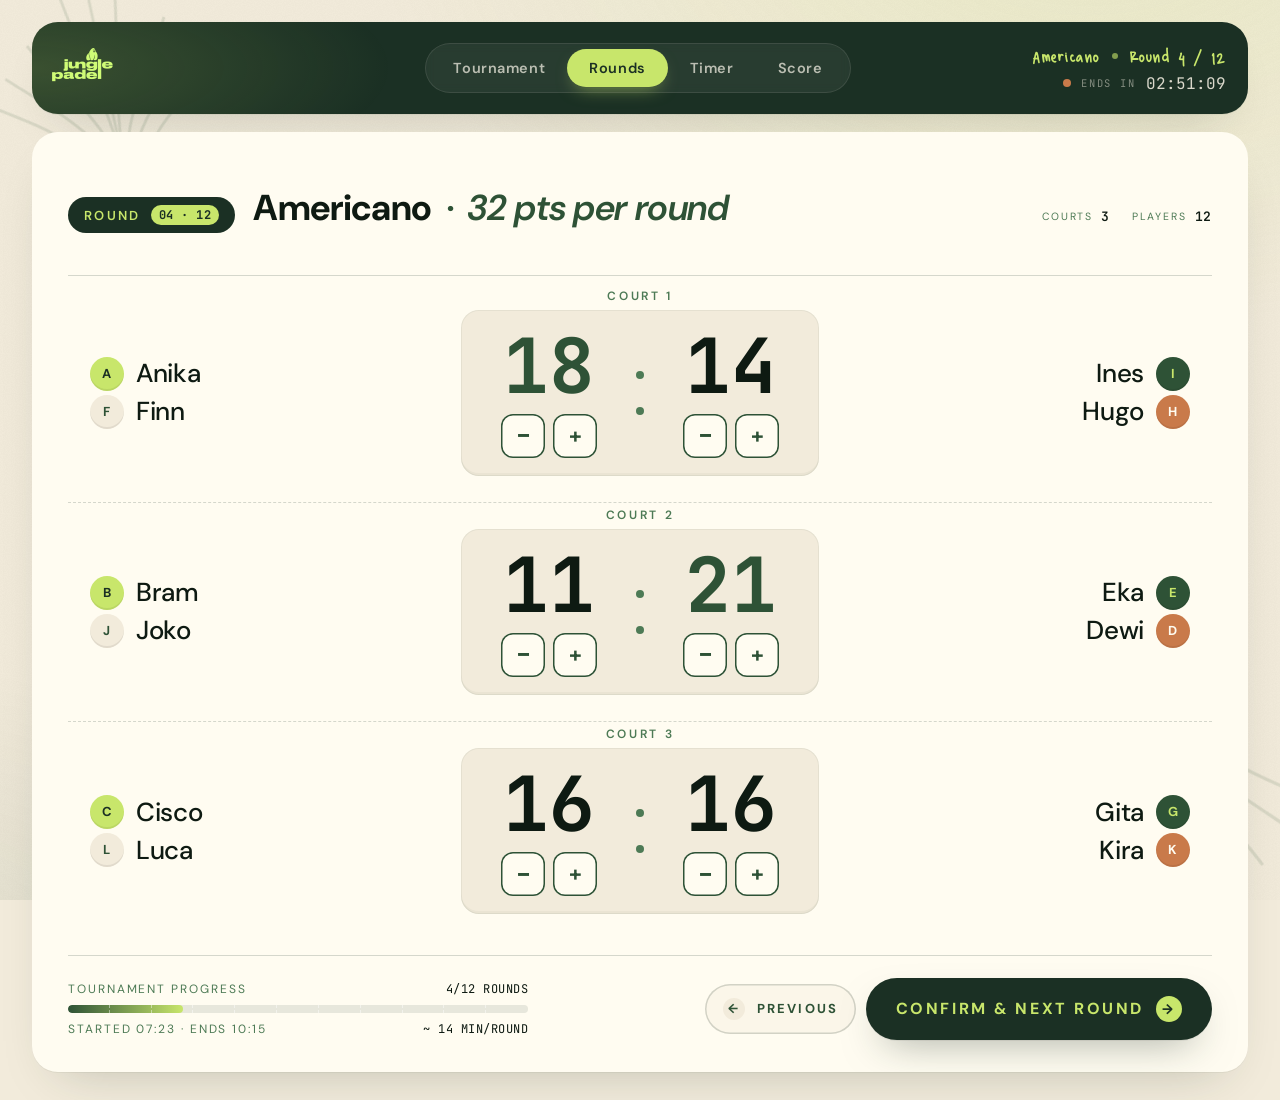
==== commit e0db5652: "Add files via upload" ====
--- a/junglepadel/index.html
+++ b/junglepadel/index.html
@@ -1163,6 +1163,9 @@
     transition: transform 160ms var(--ease-out), background 200ms ease;
   }
   .t-btn svg { width: 20px; height: 20px; }
+  /* Force hidden SVGs to actually disappear (some browsers don't honor the
+     `hidden` attribute on SVG elements consistently). */
+  .t-btn svg[hidden] { display: none; }
   .t-btn.ghost {
     background: rgba(251,246,233,.06);
     color: rgba(251,246,233,.85);
@@ -1574,6 +1577,16 @@
     }
     .pairings-preview .row .vs { text-align: center; }
     .pairings-preview .row .right { text-align: right; }
+
+    /* Timer: bigger ring, smaller digits so they don't poke out at this zoom */
+    .timer-clock {
+      width: min(360px, 64vh);
+      padding: 36px;
+    }
+    .timer-digits {
+      font-size: clamp(48px, 6vw, 78px);
+    }
+    .timer-ring-bg, .timer-ring-fg { stroke-width: 5; }
   }
 
   /* For taller phones in landscape (iPhone Pro Max-class, height ~ 430) /
